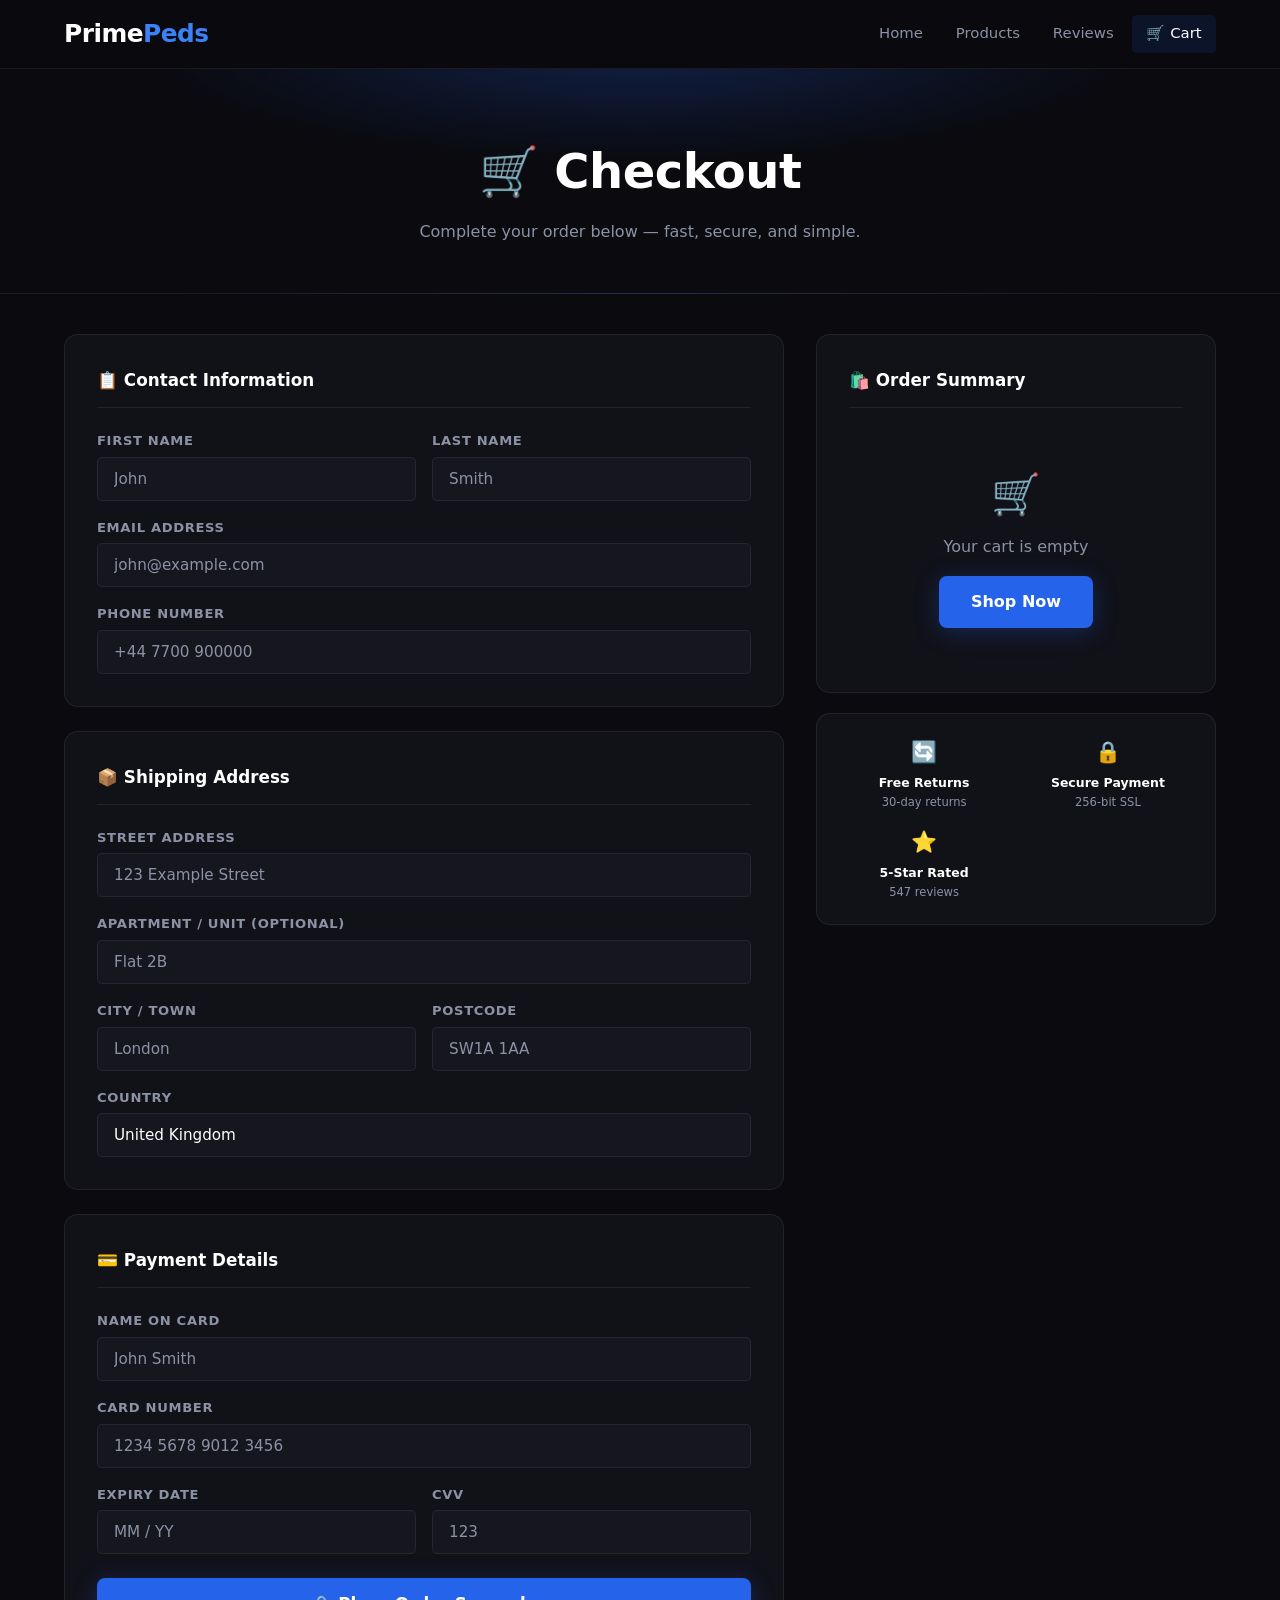
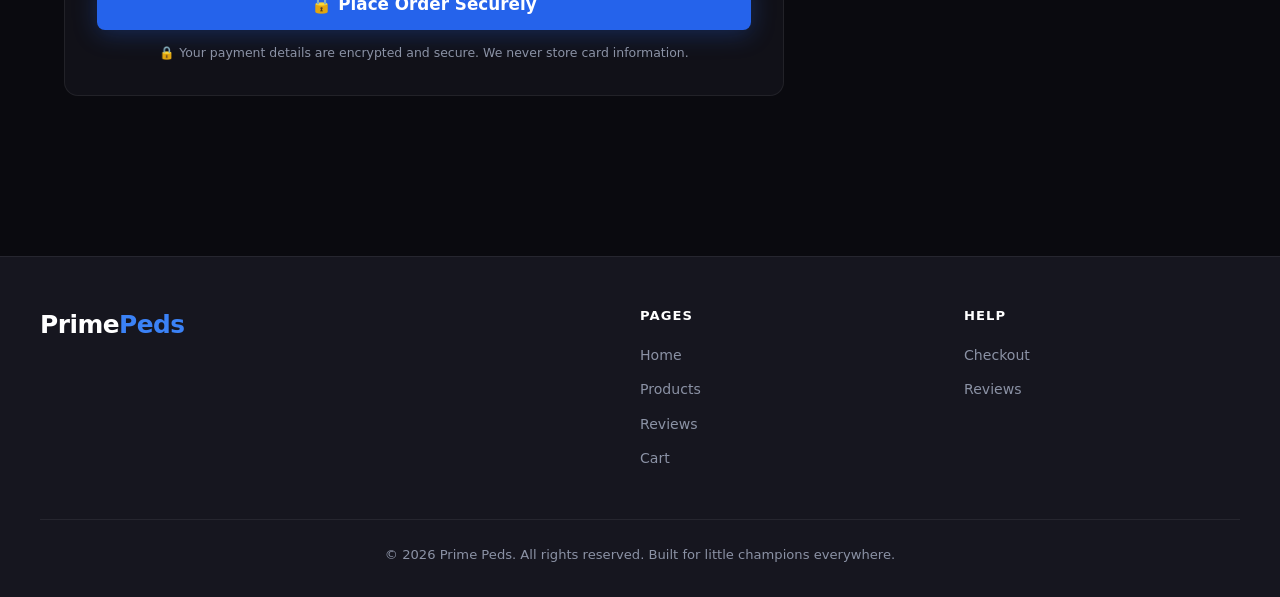
==== checkout.html @ 5101f188 "Remove kids shoes tagline from cart page footer" ====
<!DOCTYPE html>
<html lang="en">
<head>
  <meta charset="UTF-8" />
  <meta name="viewport" content="width=device-width, initial-scale=1.0" />
  <title>Checkout — Prime Peds</title>
  <meta name="description" content="Complete your order at Prime Peds." />
  <link rel="stylesheet" href="styles.css" />
</head>
<body>

  <!-- ── Navigation ── -->
  <header>
    <nav>
      <a href="index.html" class="logo">Prime<em>Peds</em></a>
      <ul class="nav-links">
        <li><a href="index.html">Home</a></li>
        <li><a href="products.html">Products</a></li>
        <li><a href="reviews.html">Reviews</a></li>
        <li><a href="checkout.html" class="basket-nav-link active">
          🛒 Cart <span class="basket-badge" id="basket-badge" style="display:none">0</span>
        </a></li>
      </ul>
      <button class="hamburger" aria-label="Open menu">
        <span></span><span></span><span></span>
      </button>
    </nav>
  </header>

  <!-- ── Order Success (hidden until form submitted) ── -->
  <div id="order-success" style="display:none;padding:2rem 1.5rem">
    <div class="order-confirm">
      <div class="order-confirm-icon">🎉</div>
      <h2>Order Placed!</h2>
      <p>Thank you for shopping with Prime Peds. You'll receive a confirmation email shortly with your order details and tracking information.</p>
      <a href="products.html" class="btn btn-primary">Continue Shopping →</a>
    </div>
  </div>

  <!-- ── Checkout Page ── -->
  <div id="checkout-page">
    <section class="page-hero">
      <h1>🛒 Checkout</h1>
      <p>Complete your order below — fast, secure, and simple.</p>
    </section>

    <section class="section" style="padding-top:2.5rem">
      <div class="checkout-layout">

        <!-- Left: Checkout Form -->
        <div>
          <form id="checkout-form">

            <!-- Contact -->
            <div class="checkout-form-wrap" style="margin-bottom:1.5rem">
              <div class="checkout-section-title">📋 Contact Information</div>
              <div class="form-grid">
                <div class="form-group">
                  <label for="first-name">First Name</label>
                  <input type="text" id="first-name" placeholder="John" required />
                </div>
                <div class="form-group">
                  <label for="last-name">Last Name</label>
                  <input type="text" id="last-name" placeholder="Smith" required />
                </div>
                <div class="form-group span-2">
                  <label for="email">Email Address</label>
                  <input type="email" id="email" placeholder="john@example.com" required />
                </div>
                <div class="form-group span-2">
                  <label for="phone">Phone Number</label>
                  <input type="tel" id="phone" placeholder="+44 7700 900000" />
                </div>
              </div>
            </div>

            <!-- Shipping -->
            <div class="checkout-form-wrap" style="margin-bottom:1.5rem">
              <div class="checkout-section-title">📦 Shipping Address</div>
              <div class="form-grid">
                <div class="form-group span-2">
                  <label for="address">Street Address</label>
                  <input type="text" id="address" placeholder="123 Example Street" required />
                </div>
                <div class="form-group span-2">
                  <label for="address2">Apartment / Unit (Optional)</label>
                  <input type="text" id="address2" placeholder="Flat 2B" />
                </div>
                <div class="form-group">
                  <label for="city">City / Town</label>
                  <input type="text" id="city" placeholder="London" required />
                </div>
                <div class="form-group">
                  <label for="postcode">Postcode</label>
                  <input type="text" id="postcode" placeholder="SW1A 1AA" required />
                </div>
                <div class="form-group span-2">
                  <label for="country">Country</label>
                  <select id="country">
                    <option value="gb" selected>United Kingdom</option>
                    <option value="ie">Ireland</option>
                    <option value="us">United States</option>
                    <option value="ca">Canada</option>
                    <option value="au">Australia</option>
                  </select>
                </div>
              </div>
            </div>

            <!-- Payment -->
            <div class="checkout-form-wrap">
              <div class="checkout-section-title">💳 Payment Details</div>
              <div class="form-grid">
                <div class="form-group span-2">
                  <label for="card-name">Name on Card</label>
                  <input type="text" id="card-name" placeholder="John Smith" required />
                </div>
                <div class="form-group span-2">
                  <label for="card-number">Card Number</label>
                  <input type="text" id="card-number" placeholder="1234 5678 9012 3456"
                    maxlength="19"
                    oninput="this.value=this.value.replace(/[^0-9]/g,'').replace(/(.{4})/g,'$1 ').trim()"
                    required />
                </div>
                <div class="form-group">
                  <label for="expiry">Expiry Date</label>
                  <input type="text" id="expiry" placeholder="MM / YY" maxlength="7"
                    oninput="formatExpiry(this)" required />
                </div>
                <div class="form-group">
                  <label for="cvv">CVV</label>
                  <input type="text" id="cvv" placeholder="123" maxlength="4"
                    oninput="this.value=this.value.replace(/\D/g,'')" required />
                </div>
              </div>
              <div style="margin-top:1.5rem">
                <button type="submit" class="btn btn-primary" style="width:100%;justify-content:center;font-size:1.05rem;padding:1rem">
                  🔒 Place Order Securely
                </button>
              </div>
              <p style="font-size:0.78rem;color:var(--muted);text-align:center;margin-top:0.8rem">
                🔒 Your payment details are encrypted and secure. We never store card information.
              </p>
            </div>

          </form>
        </div>

        <!-- Right: Cart Summary -->
        <div>
          <div class="cart-summary-wrap">
            <div class="checkout-section-title">🛍️ Order Summary</div>
            <div id="cart-items-wrap"></div>
            <div id="cart-totals"></div>
          </div>

          <!-- Trust badges -->
          <div style="background:var(--bg-card);border:1px solid var(--border);border-radius:var(--radius);padding:1.4rem;margin-top:1.2rem">
            <div style="display:grid;grid-template-columns:1fr 1fr;gap:0.9rem;text-align:center">
              <div>
                <div style="font-size:1.3rem;margin-bottom:0.25rem">🔄</div>
                <div style="font-size:0.78rem;color:var(--white);font-weight:600">Free Returns</div>
                <div style="font-size:0.72rem;color:var(--muted)">30-day returns</div>
              </div>
              <div>
                <div style="font-size:1.3rem;margin-bottom:0.25rem">🔒</div>
                <div style="font-size:0.78rem;color:var(--white);font-weight:600">Secure Payment</div>
                <div style="font-size:0.72rem;color:var(--muted)">256-bit SSL</div>
              </div>
              <div>
                <div style="font-size:1.3rem;margin-bottom:0.25rem">⭐</div>
                <div style="font-size:0.78rem;color:var(--white);font-weight:600">5-Star Rated</div>
                <div style="font-size:0.72rem;color:var(--muted)">547 reviews</div>
              </div>
            </div>
          </div>
        </div>

      </div>
    </section>
  </div>

  <!-- ── Footer ── -->
  <footer>
    <div class="footer-inner">
      <div class="footer-grid">
        <div class="footer-brand">
          <a href="index.html" class="logo">Prime<em>Peds</em></a>
        </div>
        <div class="footer-col">
          <h4>Pages</h4>
          <ul>
            <li><a href="index.html">Home</a></li>
            <li><a href="products.html">Products</a></li>
            <li><a href="reviews.html">Reviews</a></li>
            <li><a href="checkout.html">Cart</a></li>
          </ul>
        </div>
        <div class="footer-col">
          <h4>Help</h4>
          <ul>
            <li><a href="checkout.html">Checkout</a></li>
            <li><a href="reviews.html">Reviews</a></li>
          </ul>
        </div>
      </div>
      <div class="footer-bottom">
        <p>&copy; 2026 Prime Peds. All rights reserved. Built for little champions everywhere.</p>
      </div>
    </div>
  </footer>

  <script src="script.js"></script>
  <script>
    function formatExpiry(input) {
      var v = input.value.replace(/\D/g, '').slice(0, 4);
      if (v.length >= 3) v = v.slice(0, 2) + ' / ' + v.slice(2);
      input.value = v;
    }
  </script>
</body>
</html>
---- styles.css ----
/* ── Prime Peds — Global Styles ── */

:root {
  --bg:          #0a0a0f;
  --bg-card:     #111118;
  --bg-elevated: #16161f;
  --blue:        #2563eb;
  --blue-light:  #3b82f6;
  --blue-glow:   rgba(37,99,235,0.35);
  --blue-dim:    rgba(37,99,235,0.12);
  --white:       #ffffff;
  --text:        #e2e8f0;
  --muted:       #8b92a5;
  --border:      rgba(255,255,255,0.07);
  --radius:      14px;
  --radius-sm:   8px;
  --radius-xs:   5px;
  --shadow:      0 4px 24px rgba(0,0,0,0.55);
  --shadow-blue: 0 4px 24px rgba(37,99,235,0.30);
  --font:        'Segoe UI', system-ui, -apple-system, sans-serif;
  --transition:  0.22s ease;
}

*, *::before, *::after { box-sizing: border-box; margin: 0; padding: 0; }

html { scroll-behavior: smooth; }

body {
  font-family: var(--font);
  background: var(--bg);
  color: var(--text);
  min-height: 100vh;
  line-height: 1.6;
  -webkit-font-smoothing: antialiased;
}

a { text-decoration: none; color: inherit; }
img { max-width: 100%; display: block; }
button { cursor: pointer; font-family: var(--font); }

/* ── Scrollbar ── */
::-webkit-scrollbar { width: 6px; }
::-webkit-scrollbar-track { background: var(--bg); }
::-webkit-scrollbar-thumb { background: var(--blue); border-radius: 3px; }

/* ══════════════════════════════════════════
   NAVIGATION
══════════════════════════════════════════ */
header {
  position: sticky;
  top: 0;
  z-index: 200;
  background: rgba(10,10,15,0.85);
  backdrop-filter: blur(16px);
  -webkit-backdrop-filter: blur(16px);
  border-bottom: 1px solid var(--border);
}

nav {
  max-width: 1200px;
  margin: 0 auto;
  padding: 0 1.5rem;
  height: 68px;
  display: flex;
  align-items: center;
  gap: 2rem;
}

.logo {
  font-size: 1.55rem;
  font-weight: 800;
  letter-spacing: -0.5px;
  color: var(--white);
  white-space: nowrap;
}
.logo em {
  font-style: normal;
  color: var(--blue-light);
}

.nav-links {
  list-style: none;
  display: flex;
  align-items: center;
  gap: 0.25rem;
  margin-left: auto;
}

.nav-links a {
  display: inline-block;
  padding: 0.45rem 0.9rem;
  font-size: 0.93rem;
  font-weight: 500;
  color: var(--muted);
  border-radius: var(--radius-xs);
  transition: color var(--transition), background var(--transition);
}
.nav-links a:hover,
.nav-links a.active {
  color: var(--white);
  background: var(--blue-dim);
}

.basket-nav-link {
  display: inline-flex !important;
  align-items: center;
  gap: 0.35rem;
}

.basket-badge {
  background: var(--blue);
  color: #fff;
  font-size: 0.72rem;
  font-weight: 700;
  padding: 1px 6px;
  border-radius: 20px;
  min-width: 20px;
  text-align: center;
}

/* Hamburger */
.hamburger {
  display: none;
  flex-direction: column;
  justify-content: center;
  gap: 5px;
  width: 38px;
  height: 38px;
  background: none;
  border: none;
  margin-left: auto;
  padding: 6px;
}
.hamburger span {
  display: block;
  height: 2px;
  background: var(--text);
  border-radius: 2px;
  transition: var(--transition);
}
.hamburger.open span:nth-child(1) { transform: translateY(7px) rotate(45deg); }
.hamburger.open span:nth-child(2) { opacity: 0; }
.hamburger.open span:nth-child(3) { transform: translateY(-7px) rotate(-45deg); }

/* ══════════════════════════════════════════
   HERO
══════════════════════════════════════════ */
.hero {
  position: relative;
  min-height: 88vh;
  display: flex;
  align-items: center;
  justify-content: center;
  text-align: center;
  overflow: hidden;
  padding: 5rem 1.5rem 4rem;
}

.hero-bg {
  position: absolute;
  inset: 0;
  background:
    radial-gradient(ellipse 70% 55% at 50% 30%, rgba(37,99,235,0.22) 0%, transparent 70%),
    radial-gradient(ellipse 40% 30% at 80% 70%, rgba(59,130,246,0.12) 0%, transparent 60%),
    radial-gradient(ellipse 50% 40% at 20% 80%, rgba(37,99,235,0.10) 0%, transparent 60%);
  z-index: 0;
}

/* Animated grid lines */
.hero-bg::before {
  content: '';
  position: absolute;
  inset: 0;
  background-image:
    linear-gradient(rgba(37,99,235,0.06) 1px, transparent 1px),
    linear-gradient(90deg, rgba(37,99,235,0.06) 1px, transparent 1px);
  background-size: 60px 60px;
}

.hero-content {
  position: relative;
  z-index: 1;
  max-width: 740px;
}

.hero-badge {
  display: inline-block;
  background: var(--blue-dim);
  border: 1px solid rgba(37,99,235,0.40);
  color: var(--blue-light);
  font-size: 0.82rem;
  font-weight: 700;
  letter-spacing: 0.08em;
  text-transform: uppercase;
  padding: 0.38rem 1rem;
  border-radius: 50px;
  margin-bottom: 1.5rem;
  animation: fadeUp 0.6s ease both;
}

.hero-title {
  font-size: clamp(2.6rem, 6vw, 4.2rem);
  font-weight: 900;
  line-height: 1.08;
  letter-spacing: -1.5px;
  color: var(--white);
  margin-bottom: 1.25rem;
  animation: fadeUp 0.6s 0.1s ease both;
}
.hero-title .accent { color: var(--blue-light); }

.hero-tagline {
  font-size: clamp(1rem, 2.2vw, 1.2rem);
  color: var(--muted);
  max-width: 520px;
  margin: 0 auto 2.5rem;
  animation: fadeUp 0.6s 0.2s ease both;
}

.hero-btns {
  display: flex;
  gap: 1rem;
  justify-content: center;
  flex-wrap: wrap;
  animation: fadeUp 0.6s 0.3s ease both;
}

/* ── Buttons ── */
.btn {
  display: inline-flex;
  align-items: center;
  gap: 0.5rem;
  padding: 0.85rem 2rem;
  border-radius: var(--radius-sm);
  font-size: 1rem;
  font-weight: 700;
  border: none;
  transition: transform var(--transition), box-shadow var(--transition), opacity var(--transition);
}
.btn:hover { transform: translateY(-2px); }
.btn:active { transform: translateY(0); }

.btn-primary {
  background: var(--blue);
  color: #fff;
  box-shadow: var(--shadow-blue);
}
.btn-primary:hover { box-shadow: 0 6px 32px rgba(37,99,235,0.50); }

.btn-outline {
  background: transparent;
  color: var(--white);
  border: 2px solid rgba(255,255,255,0.18);
}
.btn-outline:hover { border-color: var(--blue-light); color: var(--blue-light); }

/* ── Floating hero shoe image ── */
.hero-shoe-wrap {
  margin-top: 3.5rem;
  position: relative;
  animation: floatAnim 3.5s ease-in-out infinite;
}
.hero-shoe-wrap img {
  width: 320px;
  max-width: 90vw;
  margin: 0 auto;
  filter: drop-shadow(0 20px 50px rgba(37,99,235,0.50));
  border-radius: var(--radius);
}

@keyframes floatAnim {
  0%,100% { transform: translateY(0); }
  50%      { transform: translateY(-14px); }
}

/* ══════════════════════════════════════════
   SECTION LAYOUT
══════════════════════════════════════════ */
.section {
  padding: 5rem 1.5rem;
  max-width: 1200px;
  margin: 0 auto;
}

.section-header {
  text-align: center;
  margin-bottom: 3rem;
}
.section-label {
  display: inline-block;
  color: var(--blue-light);
  font-size: 0.8rem;
  font-weight: 700;
  letter-spacing: 0.1em;
  text-transform: uppercase;
  margin-bottom: 0.6rem;
}
.section-title {
  font-size: clamp(1.7rem, 4vw, 2.5rem);
  font-weight: 800;
  color: var(--white);
  letter-spacing: -0.5px;
}

/* ══════════════════════════════════════════
   FEATURES STRIP
══════════════════════════════════════════ */
.features-strip {
  background: var(--bg-elevated);
  border-top: 1px solid var(--border);
  border-bottom: 1px solid var(--border);
  padding: 2.5rem 1.5rem;
}
.features-strip-inner {
  max-width: 1200px;
  margin: 0 auto;
  display: grid;
  grid-template-columns: repeat(auto-fit, minmax(180px, 1fr));
  gap: 1.5rem;
  text-align: center;
}
.feat-item { padding: 0.5rem; }
.feat-icon { font-size: 1.8rem; margin-bottom: 0.5rem; }
.feat-title { font-size: 0.92rem; font-weight: 700; color: var(--white); margin-bottom: 0.2rem; }
.feat-desc  { font-size: 0.8rem; color: var(--muted); }

/* ══════════════════════════════════════════
   PRODUCT CARDS
══════════════════════════════════════════ */
.products-grid {
  display: grid;
  grid-template-columns: repeat(auto-fill, minmax(240px, 1fr));
  gap: 1.5rem;
}

.product-card {
  background: var(--bg-card);
  border: 1px solid var(--border);
  border-radius: var(--radius);
  overflow: hidden;
  transition: transform var(--transition), border-color var(--transition), box-shadow var(--transition);
}
.product-card:hover {
  transform: translateY(-5px);
  border-color: rgba(37,99,235,0.45);
  box-shadow: 0 8px 30px rgba(37,99,235,0.20);
}

.product-img-wrap {
  position: relative;
  width: 100%;
  aspect-ratio: 1 / 1;
  overflow: hidden;
  background: linear-gradient(135deg, #111122 0%, #0d1a3a 100%);
}
.product-img-wrap img {
  width: 100%;
  height: 100%;
  object-fit: cover;
  transition: transform 0.5s ease;
}
.product-card:hover .product-img-wrap img { transform: scale(1.07); }

.product-badge {
  position: absolute;
  top: 10px;
  left: 10px;
  background: var(--blue);
  color: #fff;
  font-size: 0.7rem;
  font-weight: 700;
  padding: 3px 9px;
  border-radius: 20px;
  text-transform: uppercase;
  letter-spacing: 0.05em;
}

.product-info {
  padding: 1.1rem 1.25rem 1.35rem;
}
.product-name {
  font-size: 0.97rem;
  font-weight: 700;
  color: var(--white);
  margin-bottom: 0.3rem;
  line-height: 1.3;
}
.product-sub {
  font-size: 0.8rem;
  color: var(--muted);
  margin-bottom: 0.8rem;
}
.product-price-row {
  display: flex;
  align-items: center;
  justify-content: space-between;
  gap: 0.5rem;
}
.product-price {
  font-size: 1.2rem;
  font-weight: 800;
  color: var(--blue-light);
}
.product-add-btn {
  background: var(--blue);
  color: #fff;
  border: none;
  border-radius: var(--radius-xs);
  padding: 0.5rem 0.9rem;
  font-size: 0.82rem;
  font-weight: 700;
  transition: background var(--transition), transform var(--transition);
}
.product-add-btn:hover {
  background: var(--blue-light);
  transform: scale(1.05);
}
.product-add-btn.added {
  background: #16a34a;
}

/* Size selector */
.size-row {
  display: flex;
  gap: 0.4rem;
  flex-wrap: wrap;
  margin-bottom: 0.9rem;
}
.size-btn {
  background: var(--bg-elevated);
  border: 1px solid var(--border);
  color: var(--muted);
  border-radius: var(--radius-xs);
  padding: 0.28rem 0.6rem;
  font-size: 0.76rem;
  font-weight: 600;
  transition: var(--transition);
}
.size-btn:hover,
.size-btn.selected {
  background: var(--blue-dim);
  border-color: var(--blue-light);
  color: var(--blue-light);
}

/* Filter tabs */
.filter-tabs {
  display: flex;
  gap: 0.5rem;
  flex-wrap: wrap;
  margin-bottom: 2rem;
}
.filter-tab {
  background: var(--bg-elevated);
  border: 1px solid var(--border);
  color: var(--muted);
  border-radius: 50px;
  padding: 0.45rem 1.1rem;
  font-size: 0.85rem;
  font-weight: 600;
  cursor: pointer;
  transition: var(--transition);
}
.filter-tab:hover,
.filter-tab.active {
  background: var(--blue-dim);
  border-color: var(--blue-light);
  color: var(--blue-light);
}

/* ══════════════════════════════════════════
   REVIEWS
══════════════════════════════════════════ */
.reviews-grid {
  display: grid;
  grid-template-columns: repeat(auto-fill, minmax(300px, 1fr));
  gap: 1.5rem;
}

.review-card {
  background: var(--bg-card);
  border: 1px solid var(--border);
  border-radius: var(--radius);
  padding: 1.6rem;
  transition: border-color var(--transition), transform var(--transition);
}
.review-card:hover {
  border-color: rgba(37,99,235,0.40);
  transform: translateY(-3px);
}

.review-stars {
  display: flex;
  gap: 3px;
  margin-bottom: 0.9rem;
}
.star { color: #f59e0b; font-size: 1.1rem; }
.star.empty { color: var(--border); }

.review-text {
  font-size: 0.93rem;
  color: var(--text);
  line-height: 1.65;
  margin-bottom: 1.1rem;
  font-style: italic;
}
.review-text::before { content: '"'; }
.review-text::after  { content: '"'; }

.review-author {
  display: flex;
  align-items: center;
  gap: 0.75rem;
}
.review-avatar {
  width: 42px;
  height: 42px;
  border-radius: 50%;
  background: var(--blue-dim);
  border: 2px solid rgba(37,99,235,0.35);
  display: flex;
  align-items: center;
  justify-content: center;
  font-size: 1rem;
  font-weight: 800;
  color: var(--blue-light);
  flex-shrink: 0;
}
.review-name {
  font-size: 0.9rem;
  font-weight: 700;
  color: var(--white);
}
.review-product {
  font-size: 0.78rem;
  color: var(--muted);
}

/* Rating summary */
.rating-summary {
  background: var(--bg-elevated);
  border: 1px solid var(--border);
  border-radius: var(--radius);
  padding: 2rem;
  text-align: center;
  margin-bottom: 3rem;
  display: flex;
  align-items: center;
  justify-content: center;
  gap: 3rem;
  flex-wrap: wrap;
}
.rating-big {
  font-size: 4rem;
  font-weight: 900;
  color: var(--white);
  line-height: 1;
}
.rating-big-stars { display: flex; gap: 4px; justify-content: center; margin: 0.4rem 0; }
.rating-big-count { font-size: 0.85rem; color: var(--muted); }

.rating-bars { flex: 1; min-width: 200px; max-width: 320px; }
.rating-bar-row {
  display: flex;
  align-items: center;
  gap: 0.6rem;
  margin-bottom: 0.45rem;
  font-size: 0.8rem;
}
.rating-bar-label { color: var(--muted); width: 32px; text-align: right; flex-shrink: 0; }
.rating-bar-track {
  flex: 1;
  height: 6px;
  background: var(--bg-card);
  border-radius: 3px;
  overflow: hidden;
}
.rating-bar-fill {
  height: 100%;
  background: var(--blue);
  border-radius: 3px;
}

/* ══════════════════════════════════════════
   CHECKOUT / CART
══════════════════════════════════════════ */
.checkout-layout {
  display: grid;
  grid-template-columns: 1fr 400px;
  gap: 2rem;
  align-items: start;
}

.checkout-form-wrap,
.cart-summary-wrap {
  background: var(--bg-card);
  border: 1px solid var(--border);
  border-radius: var(--radius);
  padding: 2rem;
}

.checkout-section-title {
  font-size: 1.05rem;
  font-weight: 700;
  color: var(--white);
  margin-bottom: 1.4rem;
  padding-bottom: 0.8rem;
  border-bottom: 1px solid var(--border);
}

/* Form fields */
.form-grid {
  display: grid;
  grid-template-columns: 1fr 1fr;
  gap: 1rem;
}
.form-grid.full { grid-template-columns: 1fr; }

.form-group {
  display: flex;
  flex-direction: column;
  gap: 0.35rem;
}
.form-group.span-2 { grid-column: span 2; }

label {
  font-size: 0.82rem;
  font-weight: 600;
  color: var(--muted);
  text-transform: uppercase;
  letter-spacing: 0.05em;
}

input[type="text"],
input[type="email"],
input[type="tel"],
input[type="number"],
select,
textarea {
  width: 100%;
  background: var(--bg-elevated);
  border: 1px solid var(--border);
  border-radius: var(--radius-xs);
  color: var(--white);
  font-family: var(--font);
  font-size: 0.95rem;
  padding: 0.75rem 1rem;
  outline: none;
  transition: border-color var(--transition);
}
input:focus,
select:focus,
textarea:focus {
  border-color: var(--blue-light);
}
input::placeholder,
textarea::placeholder { color: var(--muted); }

select { appearance: none; cursor: pointer; }

/* Cart items */
.cart-item {
  display: flex;
  gap: 0.9rem;
  align-items: center;
  padding: 0.9rem 0;
  border-bottom: 1px solid var(--border);
}
.cart-item:last-child { border-bottom: none; }
.cart-item-img {
  width: 56px;
  height: 56px;
  border-radius: var(--radius-xs);
  object-fit: cover;
  background: var(--bg-elevated);
  flex-shrink: 0;
}
.cart-item-name { font-size: 0.9rem; font-weight: 600; color: var(--white); }
.cart-item-sub  { font-size: 0.78rem; color: var(--muted); margin-top: 2px; }
.cart-item-price { font-size: 0.92rem; font-weight: 700; color: var(--blue-light); margin-left: auto; }
.cart-item-remove {
  background: none;
  border: none;
  color: var(--muted);
  font-size: 1.1rem;
  padding: 0 0.25rem;
  transition: color var(--transition);
}
.cart-item-remove:hover { color: #ef4444; }

.cart-totals { margin-top: 1.2rem; }
.cart-total-row {
  display: flex;
  justify-content: space-between;
  font-size: 0.88rem;
  color: var(--muted);
  padding: 0.3rem 0;
}
.cart-total-row.grand {
  font-size: 1.1rem;
  font-weight: 800;
  color: var(--white);
  border-top: 1px solid var(--border);
  margin-top: 0.5rem;
  padding-top: 0.8rem;
}

.empty-cart {
  text-align: center;
  padding: 2rem 0;
  color: var(--muted);
}
.empty-cart-icon { font-size: 2.5rem; margin-bottom: 0.5rem; }

/* ══════════════════════════════════════════
   PAGE HERO
══════════════════════════════════════════ */
.page-hero {
  background:
    radial-gradient(ellipse 60% 80% at 50% -10%, rgba(37,99,235,0.25) 0%, transparent 65%);
  border-bottom: 1px solid var(--border);
  padding: 4rem 1.5rem 3rem;
  text-align: center;
}
.page-hero h1 {
  font-size: clamp(2rem, 5vw, 3rem);
  font-weight: 900;
  color: var(--white);
  letter-spacing: -0.5px;
  margin-bottom: 0.6rem;
}
.page-hero p {
  font-size: 1rem;
  color: var(--muted);
  max-width: 500px;
  margin: 0 auto;
}

/* ══════════════════════════════════════════
   FOOTER
══════════════════════════════════════════ */
footer {
  background: var(--bg-elevated);
  border-top: 1px solid var(--border);
  padding: 3rem 1.5rem 2rem;
  margin-top: 5rem;
}
.footer-inner { max-width: 1200px; margin: 0 auto; }
.footer-grid {
  display: grid;
  grid-template-columns: 2fr 1fr 1fr;
  gap: 3rem;
  margin-bottom: 2.5rem;
}
.footer-brand p {
  font-size: 0.88rem;
  color: var(--muted);
  margin-top: 0.7rem;
  max-width: 260px;
}
.footer-col h4 {
  font-size: 0.82rem;
  font-weight: 700;
  color: var(--white);
  text-transform: uppercase;
  letter-spacing: 0.08em;
  margin-bottom: 1rem;
}
.footer-col ul { list-style: none; }
.footer-col ul li { margin-bottom: 0.55rem; }
.footer-col ul li a {
  font-size: 0.88rem;
  color: var(--muted);
  transition: color var(--transition);
}
.footer-col ul li a:hover { color: var(--blue-light); }

.footer-bottom {
  border-top: 1px solid var(--border);
  padding-top: 1.5rem;
  text-align: center;
  font-size: 0.82rem;
  color: var(--muted);
}

/* ══════════════════════════════════════════
   TOAST NOTIFICATION
══════════════════════════════════════════ */
.toast-container {
  position: fixed;
  bottom: 2rem;
  right: 2rem;
  z-index: 9999;
  display: flex;
  flex-direction: column;
  gap: 0.6rem;
}
.toast {
  background: var(--bg-elevated);
  border: 1px solid rgba(37,99,235,0.45);
  color: var(--white);
  padding: 0.85rem 1.3rem;
  border-radius: var(--radius-sm);
  font-size: 0.9rem;
  font-weight: 600;
  box-shadow: var(--shadow);
  animation: toastIn 0.3s ease both;
  display: flex;
  align-items: center;
  gap: 0.6rem;
}
.toast.success { border-color: rgba(22,163,74,0.5); }
.toast.error   { border-color: rgba(239,68,68,0.5); }
@keyframes toastIn {
  from { opacity: 0; transform: translateX(30px); }
  to   { opacity: 1; transform: translateX(0); }
}
@keyframes toastOut {
  from { opacity: 1; transform: translateX(0); }
  to   { opacity: 0; transform: translateX(30px); }
}

/* ══════════════════════════════════════════
   ORDER CONFIRMATION
══════════════════════════════════════════ */
.order-confirm {
  background: var(--bg-card);
  border: 1px solid rgba(22,163,74,0.35);
  border-radius: var(--radius);
  padding: 3rem 2rem;
  text-align: center;
  max-width: 520px;
  margin: 3rem auto;
}
.order-confirm-icon { font-size: 3.5rem; margin-bottom: 1rem; }
.order-confirm h2  { font-size: 1.7rem; font-weight: 800; color: var(--white); margin-bottom: 0.5rem; }
.order-confirm p   { color: var(--muted); margin-bottom: 1.5rem; }

/* ══════════════════════════════════════════
   ANIMATIONS
══════════════════════════════════════════ */
@keyframes fadeUp {
  from { opacity: 0; transform: translateY(20px); }
  to   { opacity: 1; transform: translateY(0); }
}

/* ══════════════════════════════════════════
   RESPONSIVE
══════════════════════════════════════════ */
@media (max-width: 900px) {
  .footer-grid { grid-template-columns: 1fr 1fr; }
  .checkout-layout { grid-template-columns: 1fr; }
  .cart-summary-wrap { order: -1; }
}

@media (max-width: 700px) {
  .nav-links { display: none; flex-direction: column; position: absolute; top: 68px; left: 0; right: 0; background: rgba(10,10,15,0.97); border-bottom: 1px solid var(--border); padding: 1rem 1.5rem; gap: 0; }
  .nav-links.open { display: flex; }
  .nav-links a { padding: 0.75rem 0; font-size: 1rem; border-bottom: 1px solid var(--border); border-radius: 0; }
  .nav-links li:last-child a { border-bottom: none; }
  .hamburger { display: flex; }
  header { position: relative; }

  .footer-grid { grid-template-columns: 1fr; gap: 2rem; }
  .form-grid { grid-template-columns: 1fr; }
  .form-group.span-2 { grid-column: span 1; }
  .rating-summary { gap: 1.5rem; }
}
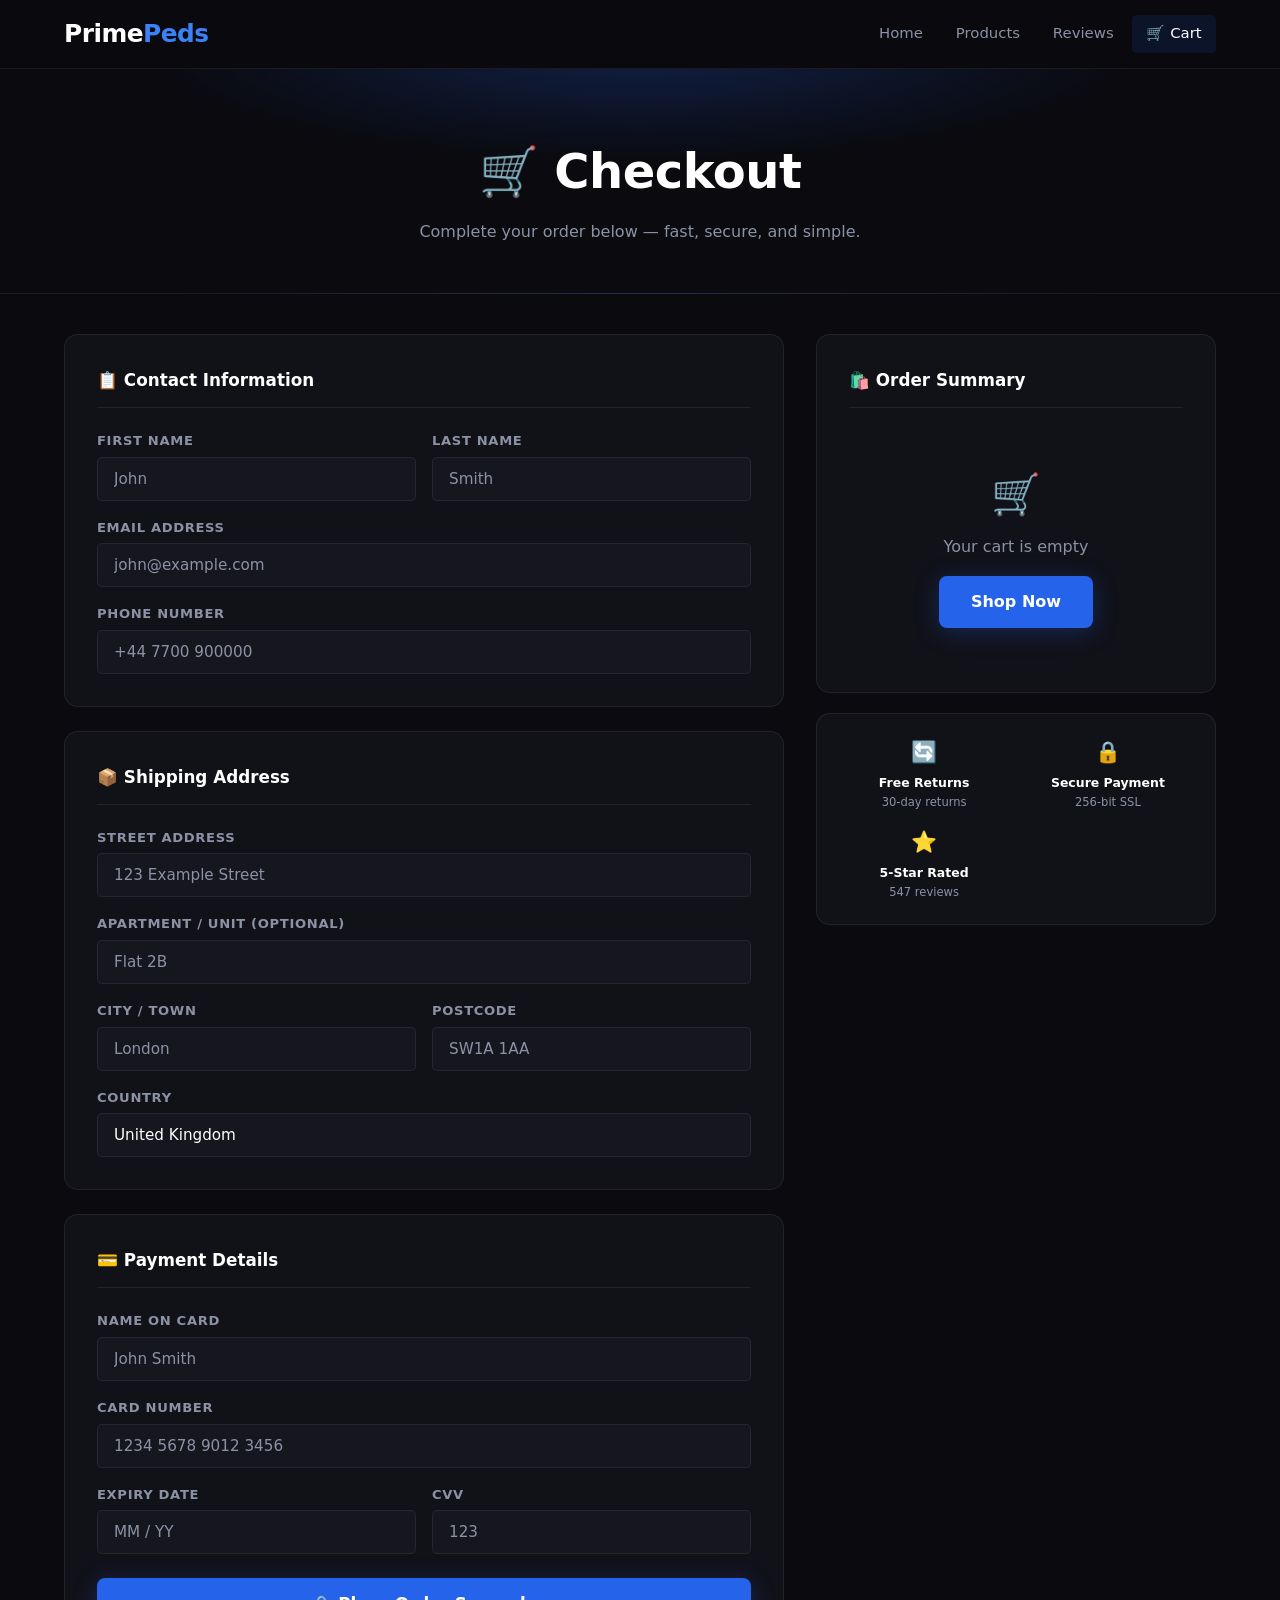
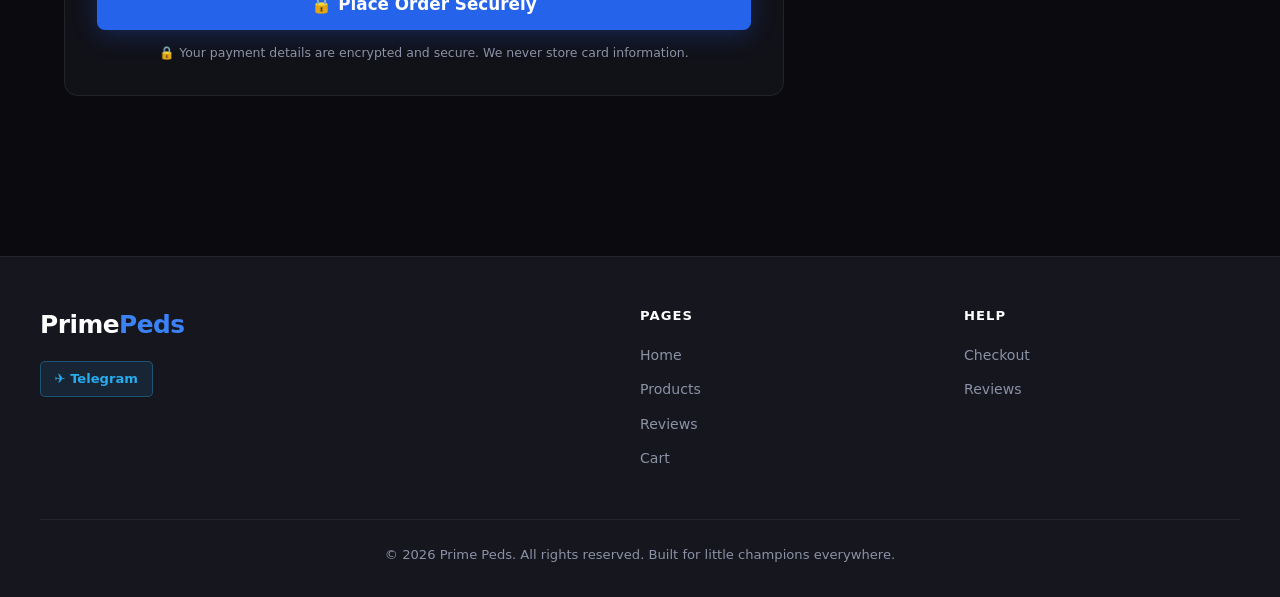
==== commit 1009ba19: "Add Telegram banner on homepage and social button in all footers Co-Authored-By: Claude Sonnet 4.6 <" ====
--- a/checkout.html
+++ b/checkout.html
@@ -186,6 +186,9 @@
       <div class="footer-grid">
         <div class="footer-brand">
           <a href="index.html" class="logo">Prime<em>Peds</em></a>
+          <div class="social-links">
+            <a href="#" class="social-btn" target="_blank" rel="noopener">✈️ Telegram</a>
+          </div>
         </div>
         <div class="footer-col">
           <h4>Pages</h4>
--- a/styles.css
+++ b/styles.css
@@ -784,6 +784,73 @@
 }
 
 /* ══════════════════════════════════════════
+   TELEGRAM BANNER
+══════════════════════════════════════════ */
+.telegram-banner {
+  background: linear-gradient(135deg, rgba(42,171,238,0.14) 0%, rgba(37,99,235,0.08) 100%);
+  border-top: 1px solid rgba(42,171,238,0.28);
+  border-bottom: 1px solid rgba(42,171,238,0.28);
+  padding: 1.1rem 1.5rem;
+}
+.telegram-banner-inner {
+  max-width: 1200px;
+  margin: 0 auto;
+  display: flex;
+  align-items: center;
+  gap: 1.2rem;
+  flex-wrap: wrap;
+}
+.telegram-banner-icon { font-size: 1.9rem; flex-shrink: 0; }
+.telegram-banner-title {
+  font-size: 1rem;
+  font-weight: 700;
+  color: var(--white);
+  margin-bottom: 0.12rem;
+}
+.telegram-banner-sub { font-size: 0.81rem; color: var(--muted); }
+.telegram-btn {
+  margin-left: auto;
+  background: #2AABEE;
+  color: #fff !important;
+  box-shadow: 0 4px 16px rgba(42,171,238,0.30);
+  flex-shrink: 0;
+  padding: 0.7rem 1.5rem;
+  font-size: 0.92rem;
+}
+.telegram-btn:hover {
+  background: #1d9de0;
+  box-shadow: 0 6px 24px rgba(42,171,238,0.45);
+  transform: translateY(-2px);
+}
+
+/* Social button in footer */
+.social-links { display: flex; gap: 0.6rem; margin-top: 1rem; flex-wrap: wrap; }
+.social-btn {
+  display: inline-flex;
+  align-items: center;
+  gap: 0.4rem;
+  padding: 0.42rem 0.85rem;
+  border-radius: var(--radius-xs);
+  font-size: 0.82rem;
+  font-weight: 600;
+  border: 1px solid rgba(42,171,238,0.35);
+  background: rgba(42,171,238,0.10);
+  color: #2AABEE;
+  transition: var(--transition);
+}
+.social-btn:hover {
+  background: rgba(42,171,238,0.22);
+  border-color: #2AABEE;
+  color: #fff;
+  transform: translateY(-1px);
+}
+
+@media (max-width: 700px) {
+  .telegram-banner-inner { gap: 0.8rem; }
+  .telegram-btn { width: 100%; justify-content: center; margin-left: 0; }
+}
+
+/* ══════════════════════════════════════════
    TOAST NOTIFICATION
 ══════════════════════════════════════════ */
 .toast-container {
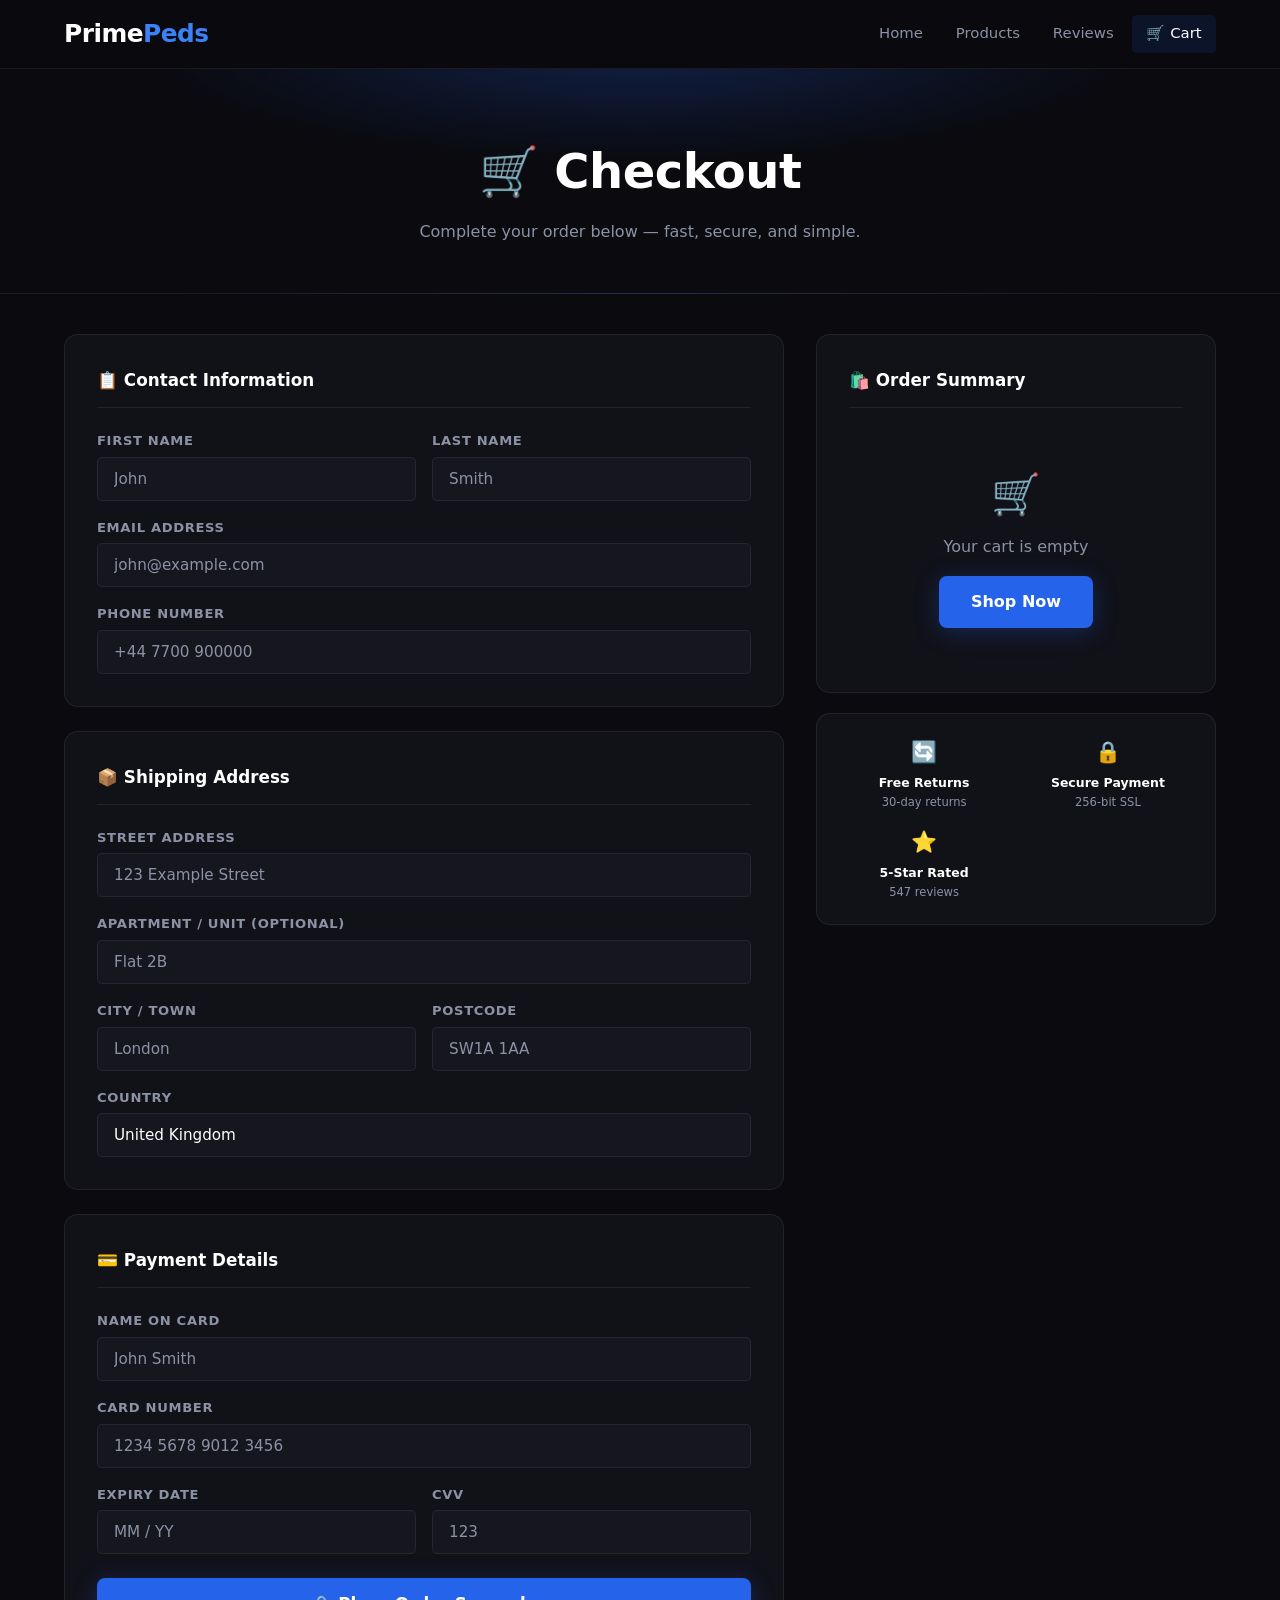
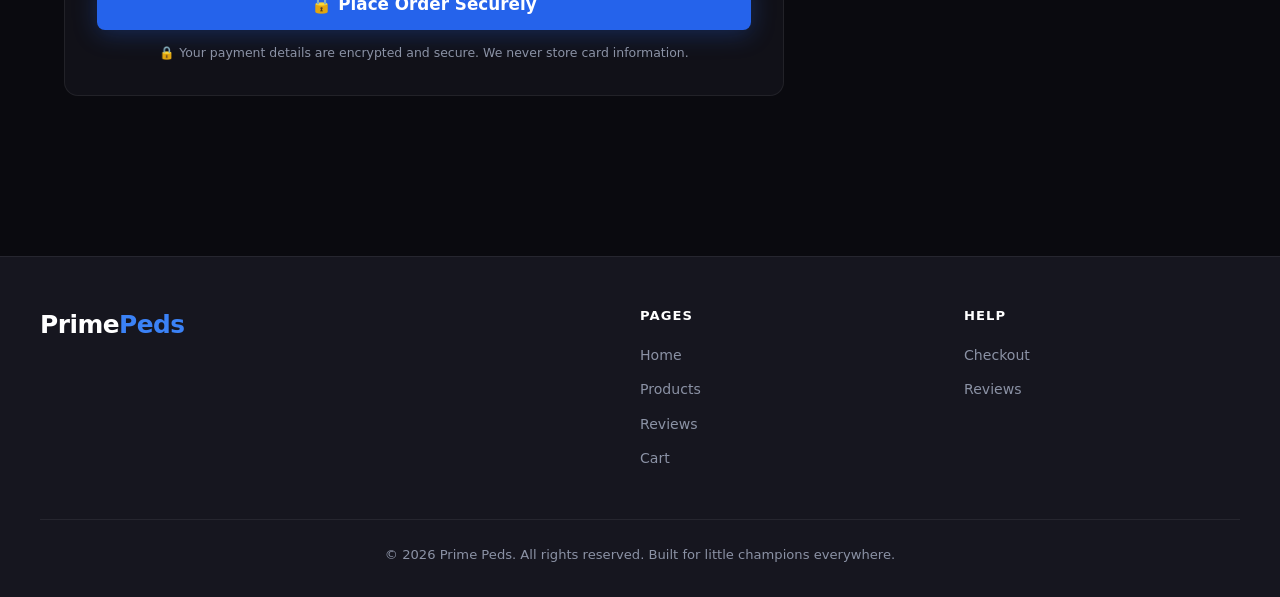
==== commit ed388085: "Remove Telegram banner and buttons (group not yet live) Co-Authored-By: Claude Sonnet 4.6 <noreply@a" ====
--- a/checkout.html
+++ b/checkout.html
@@ -186,9 +186,6 @@
       <div class="footer-grid">
         <div class="footer-brand">
           <a href="index.html" class="logo">Prime<em>Peds</em></a>
-          <div class="social-links">
-            <a href="#" class="social-btn" target="_blank" rel="noopener">✈️ Telegram</a>
-          </div>
         </div>
         <div class="footer-col">
           <h4>Pages</h4>
--- a/styles.css
+++ b/styles.css
@@ -388,7 +388,14 @@
 .product-sub {
   font-size: 0.8rem;
   color: var(--muted);
-  margin-bottom: 0.8rem;
+  margin-bottom: 0.5rem;
+}
+.product-desc {
+  font-size: 0.74rem;
+  color: var(--muted);
+  line-height: 1.55;
+  margin-bottom: 0.85rem;
+  opacity: 0.85;
 }
 .product-price-row {
   display: flex;
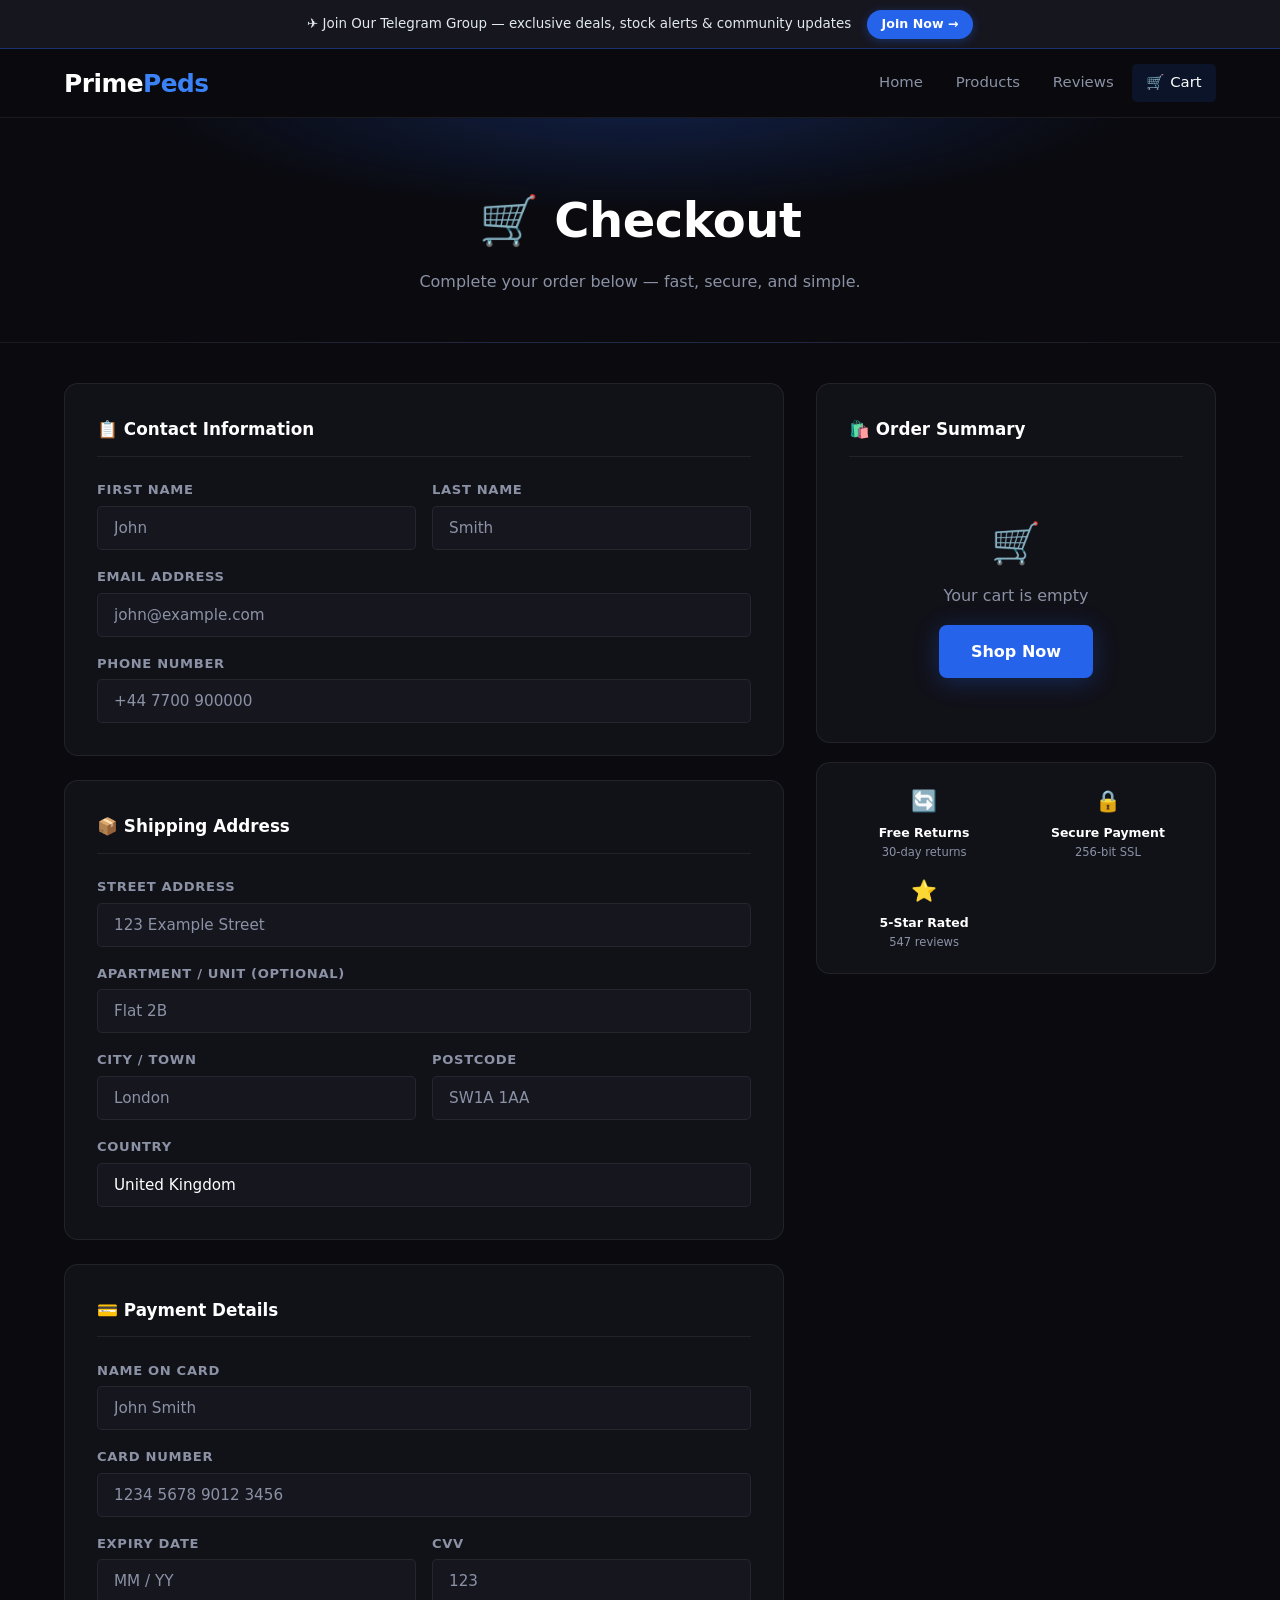
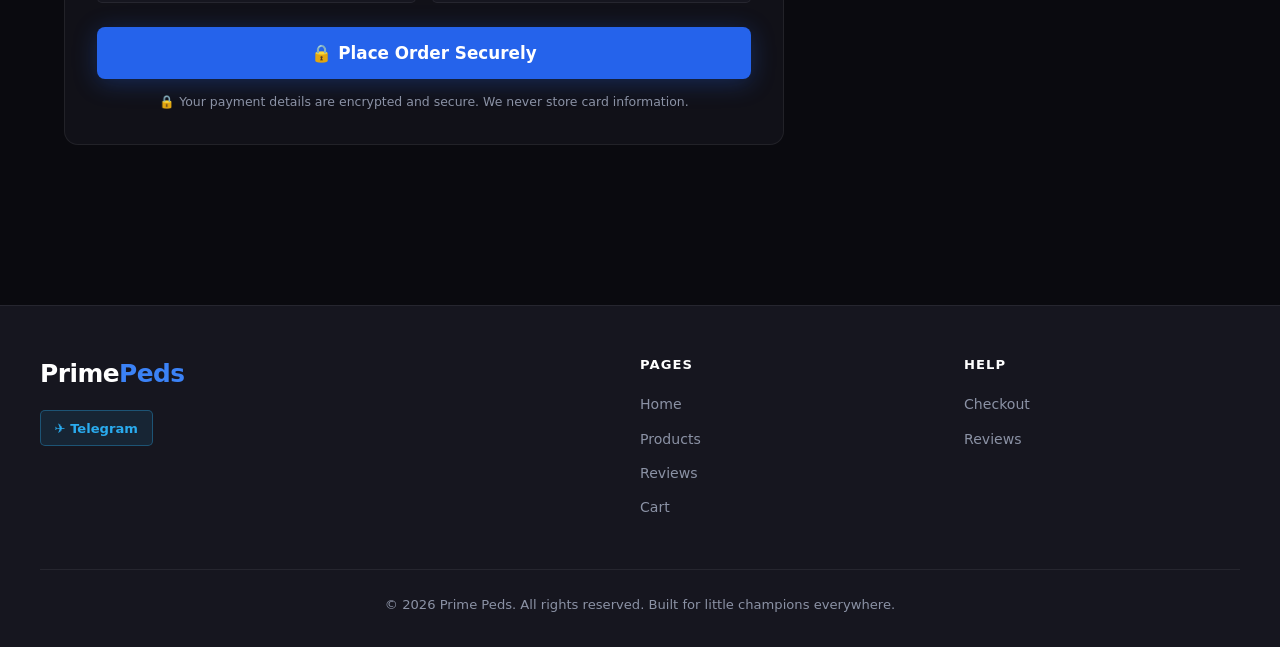
==== commit e0faa423: "Add top Telegram banner and footer social button to all pages Co-Authored-By: Claude Sonnet 4.6 <nor" ====
--- a/checkout.html
+++ b/checkout.html
@@ -8,6 +8,14 @@
   <link rel="stylesheet" href="styles.css" />
 </head>
 <body>
+
+  <!-- ── Top Banner ── -->
+  <div class="top-banner">
+    <div class="top-banner-inner">
+      <span>✈️ Join Our Telegram Group — exclusive deals, stock alerts &amp; community updates</span>
+      <a href="#" class="top-banner-btn" target="_blank" rel="noopener">Join Now →</a>
+    </div>
+  </div>
 
   <!-- ── Navigation ── -->
   <header>
@@ -186,6 +194,9 @@
       <div class="footer-grid">
         <div class="footer-brand">
           <a href="index.html" class="logo">Prime<em>Peds</em></a>
+          <div class="social-links">
+            <a href="#" class="social-btn" target="_blank" rel="noopener">✈️ Telegram</a>
+          </div>
         </div>
         <div class="footer-col">
           <h4>Pages</h4>
--- a/styles.css
+++ b/styles.css
@@ -44,6 +44,68 @@
 ::-webkit-scrollbar-thumb { background: var(--blue); border-radius: 3px; }
 
 /* ══════════════════════════════════════════
+   TOP BANNER
+══════════════════════════════════════════ */
+.top-banner {
+  background: var(--bg-elevated);
+  border-bottom: 1px solid rgba(37,99,235,0.40);
+  padding: 0.6rem 1.5rem;
+}
+.top-banner-inner {
+  max-width: 1200px;
+  margin: 0 auto;
+  display: flex;
+  align-items: center;
+  justify-content: center;
+  gap: 1rem;
+  flex-wrap: wrap;
+  font-size: 0.84rem;
+  font-weight: 500;
+  color: var(--text);
+}
+.top-banner-btn {
+  background: var(--blue);
+  color: #fff;
+  padding: 0.28rem 0.9rem;
+  border-radius: 20px;
+  font-size: 0.79rem;
+  font-weight: 700;
+  white-space: nowrap;
+  box-shadow: 0 2px 10px rgba(37,99,235,0.35);
+  transition: background var(--transition), box-shadow var(--transition);
+}
+.top-banner-btn:hover {
+  background: var(--blue-light);
+  box-shadow: 0 3px 16px rgba(37,99,235,0.55);
+}
+
+/* Social button in footer */
+.social-links { display: flex; gap: 0.6rem; margin-top: 1rem; flex-wrap: wrap; }
+.social-btn {
+  display: inline-flex;
+  align-items: center;
+  gap: 0.4rem;
+  padding: 0.42rem 0.85rem;
+  border-radius: var(--radius-xs);
+  font-size: 0.82rem;
+  font-weight: 600;
+  border: 1px solid rgba(37,99,235,0.45);
+  background: var(--blue-dim);
+  color: var(--blue-light);
+  transition: var(--transition);
+}
+.social-btn:hover {
+  background: rgba(37,99,235,0.22);
+  border-color: var(--blue-light);
+  color: var(--white);
+  transform: translateY(-1px);
+}
+
+@media (max-width: 700px) {
+  .top-banner-inner { flex-direction: column; gap: 0.35rem; text-align: center; }
+}
+
+/* ══════════════════════════════════════════
    NAVIGATION
 ══════════════════════════════════════════ */
 header {
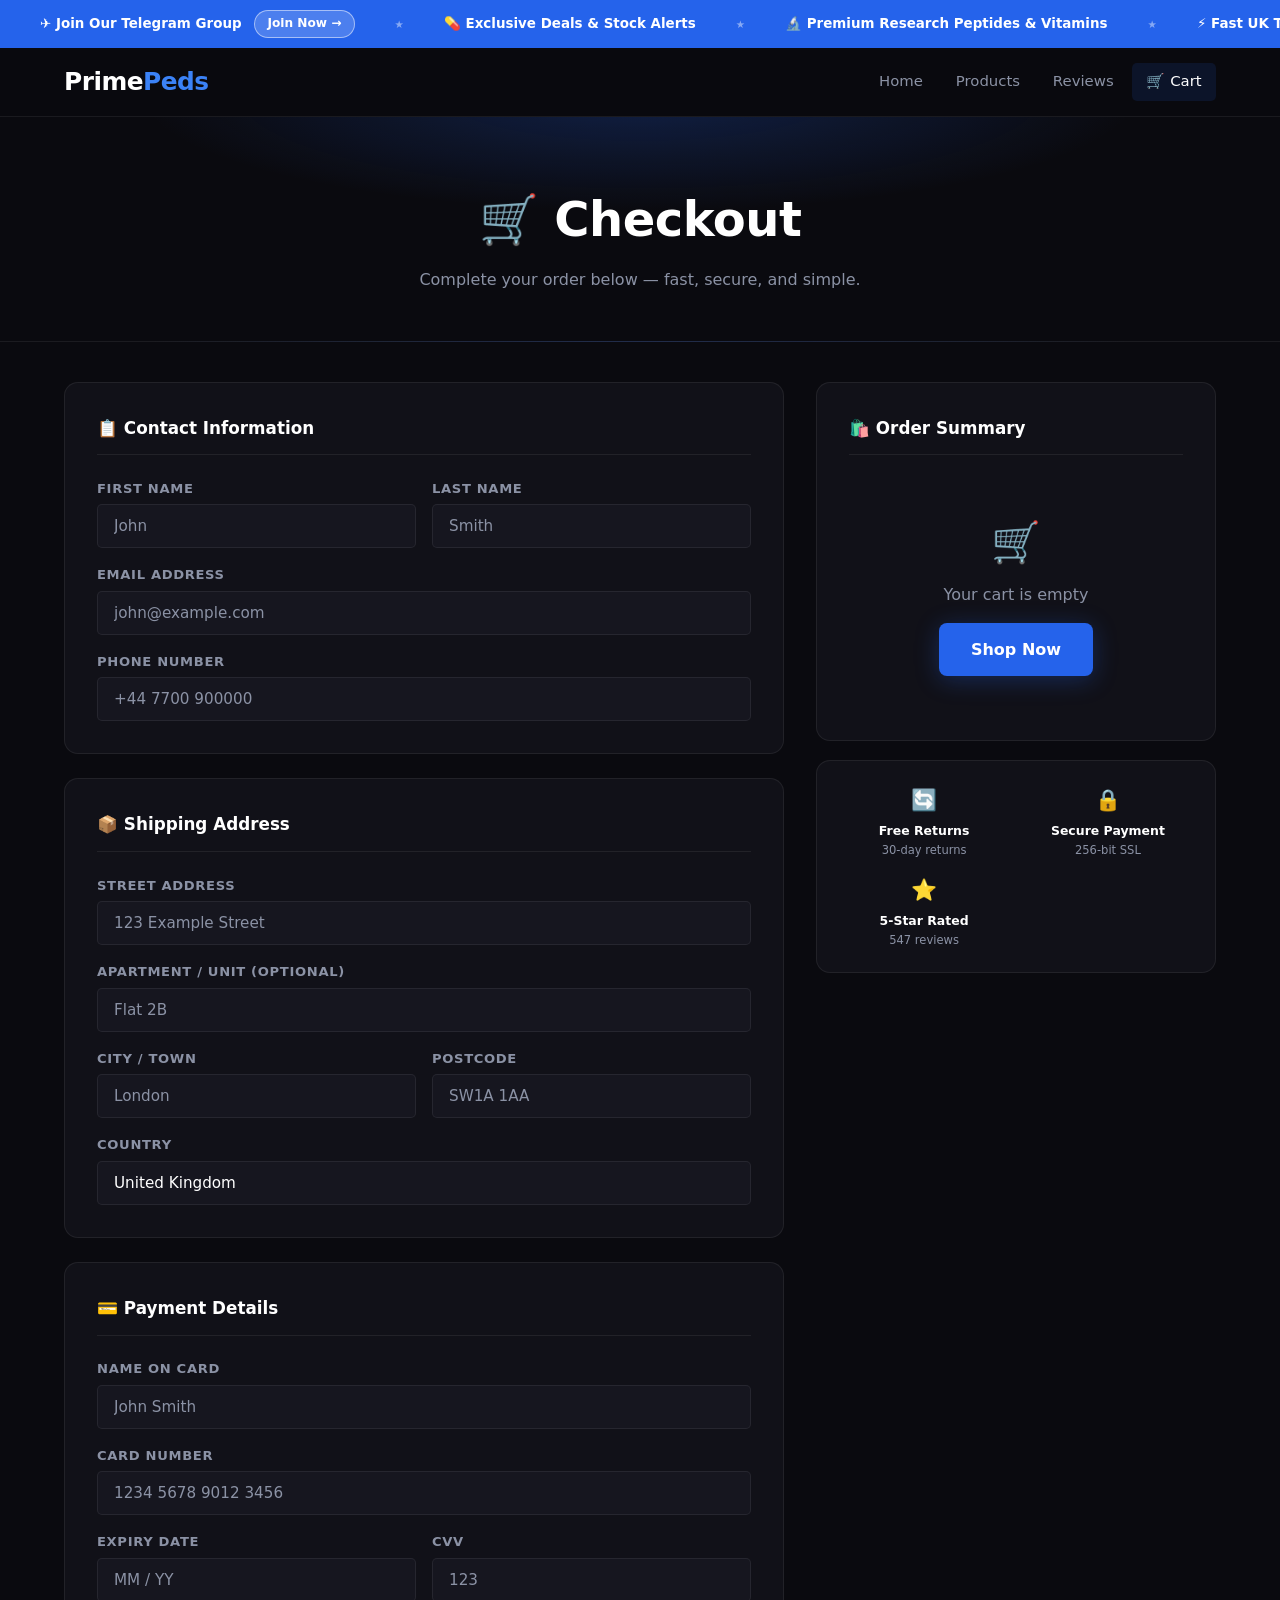
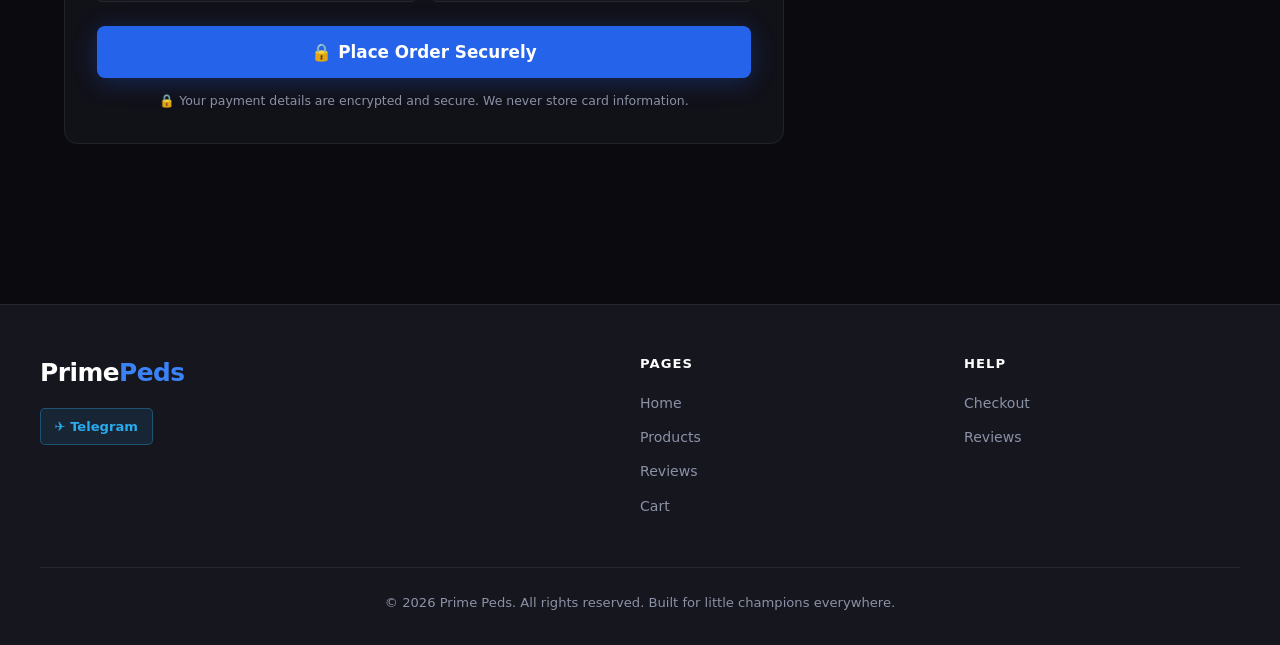
==== commit bdf8c832: "Make top banner a scrolling blue ticker strip Co-Authored-By: Claude Sonnet 4.6 <noreply@anthropic.c" ====
--- a/checkout.html
+++ b/checkout.html
@@ -11,9 +11,24 @@
 
   <!-- ── Top Banner ── -->
   <div class="top-banner">
-    <div class="top-banner-inner">
-      <span>✈️ Join Our Telegram Group — exclusive deals, stock alerts &amp; community updates</span>
-      <a href="#" class="top-banner-btn" target="_blank" rel="noopener">Join Now →</a>
+    <div class="top-banner-track">
+      <span class="top-banner-item">✈️ Join Our Telegram Group <a href="#" class="top-banner-btn" target="_blank" rel="noopener">Join Now →</a></span>
+      <span class="top-banner-sep">★</span>
+      <span class="top-banner-item">💊 Exclusive Deals &amp; Stock Alerts</span>
+      <span class="top-banner-sep">★</span>
+      <span class="top-banner-item">🔬 Premium Research Peptides &amp; Vitamins</span>
+      <span class="top-banner-sep">★</span>
+      <span class="top-banner-item">⚡ Fast UK Tracked Delivery</span>
+      <span class="top-banner-sep">★</span>
+      <!-- duplicate for seamless loop -->
+      <span class="top-banner-item">✈️ Join Our Telegram Group <a href="#" class="top-banner-btn" target="_blank" rel="noopener">Join Now →</a></span>
+      <span class="top-banner-sep">★</span>
+      <span class="top-banner-item">💊 Exclusive Deals &amp; Stock Alerts</span>
+      <span class="top-banner-sep">★</span>
+      <span class="top-banner-item">🔬 Premium Research Peptides &amp; Vitamins</span>
+      <span class="top-banner-sep">★</span>
+      <span class="top-banner-item">⚡ Fast UK Tracked Delivery</span>
+      <span class="top-banner-sep">★</span>
     </div>
   </div>
 
--- a/styles.css
+++ b/styles.css
@@ -44,39 +44,51 @@
 ::-webkit-scrollbar-thumb { background: var(--blue); border-radius: 3px; }
 
 /* ══════════════════════════════════════════
-   TOP BANNER
+   TOP BANNER — SCROLLING TICKER
 ══════════════════════════════════════════ */
 .top-banner {
-  background: var(--bg-elevated);
-  border-bottom: 1px solid rgba(37,99,235,0.40);
-  padding: 0.6rem 1.5rem;
-}
-.top-banner-inner {
-  max-width: 1200px;
-  margin: 0 auto;
-  display: flex;
-  align-items: center;
-  justify-content: center;
-  gap: 1rem;
-  flex-wrap: wrap;
+  background: var(--blue);
+  overflow: hidden;
+  padding: 0.6rem 0;
+  white-space: nowrap;
+}
+.top-banner-track {
+  display: inline-flex;
+  align-items: center;
+  animation: bannerScroll 28s linear infinite;
+}
+.top-banner-track:hover { animation-play-state: paused; }
+.top-banner-item {
+  display: inline-flex;
+  align-items: center;
+  gap: 0.55rem;
+  padding: 0 2.5rem;
   font-size: 0.84rem;
-  font-weight: 500;
-  color: var(--text);
+  font-weight: 600;
+  color: #fff;
+}
+.top-banner-sep {
+  color: rgba(255,255,255,0.45);
+  font-size: 0.65rem;
+  padding: 0;
 }
 .top-banner-btn {
-  background: var(--blue);
+  background: rgba(255,255,255,0.18);
+  border: 1px solid rgba(255,255,255,0.50);
   color: #fff;
-  padding: 0.28rem 0.9rem;
+  padding: 0.22rem 0.75rem;
   border-radius: 20px;
-  font-size: 0.79rem;
+  font-size: 0.76rem;
   font-weight: 700;
   white-space: nowrap;
-  box-shadow: 0 2px 10px rgba(37,99,235,0.35);
-  transition: background var(--transition), box-shadow var(--transition);
-}
-.top-banner-btn:hover {
-  background: var(--blue-light);
-  box-shadow: 0 3px 16px rgba(37,99,235,0.55);
+  transition: background 0.2s;
+  margin-left: 0.25rem;
+}
+.top-banner-btn:hover { background: rgba(255,255,255,0.32); }
+
+@keyframes bannerScroll {
+  0%   { transform: translateX(0); }
+  100% { transform: translateX(-50%); }
 }
 
 /* Social button in footer */
@@ -101,9 +113,6 @@
   transform: translateY(-1px);
 }
 
-@media (max-width: 700px) {
-  .top-banner-inner { flex-direction: column; gap: 0.35rem; text-align: center; }
-}
 
 /* ══════════════════════════════════════════
    NAVIGATION
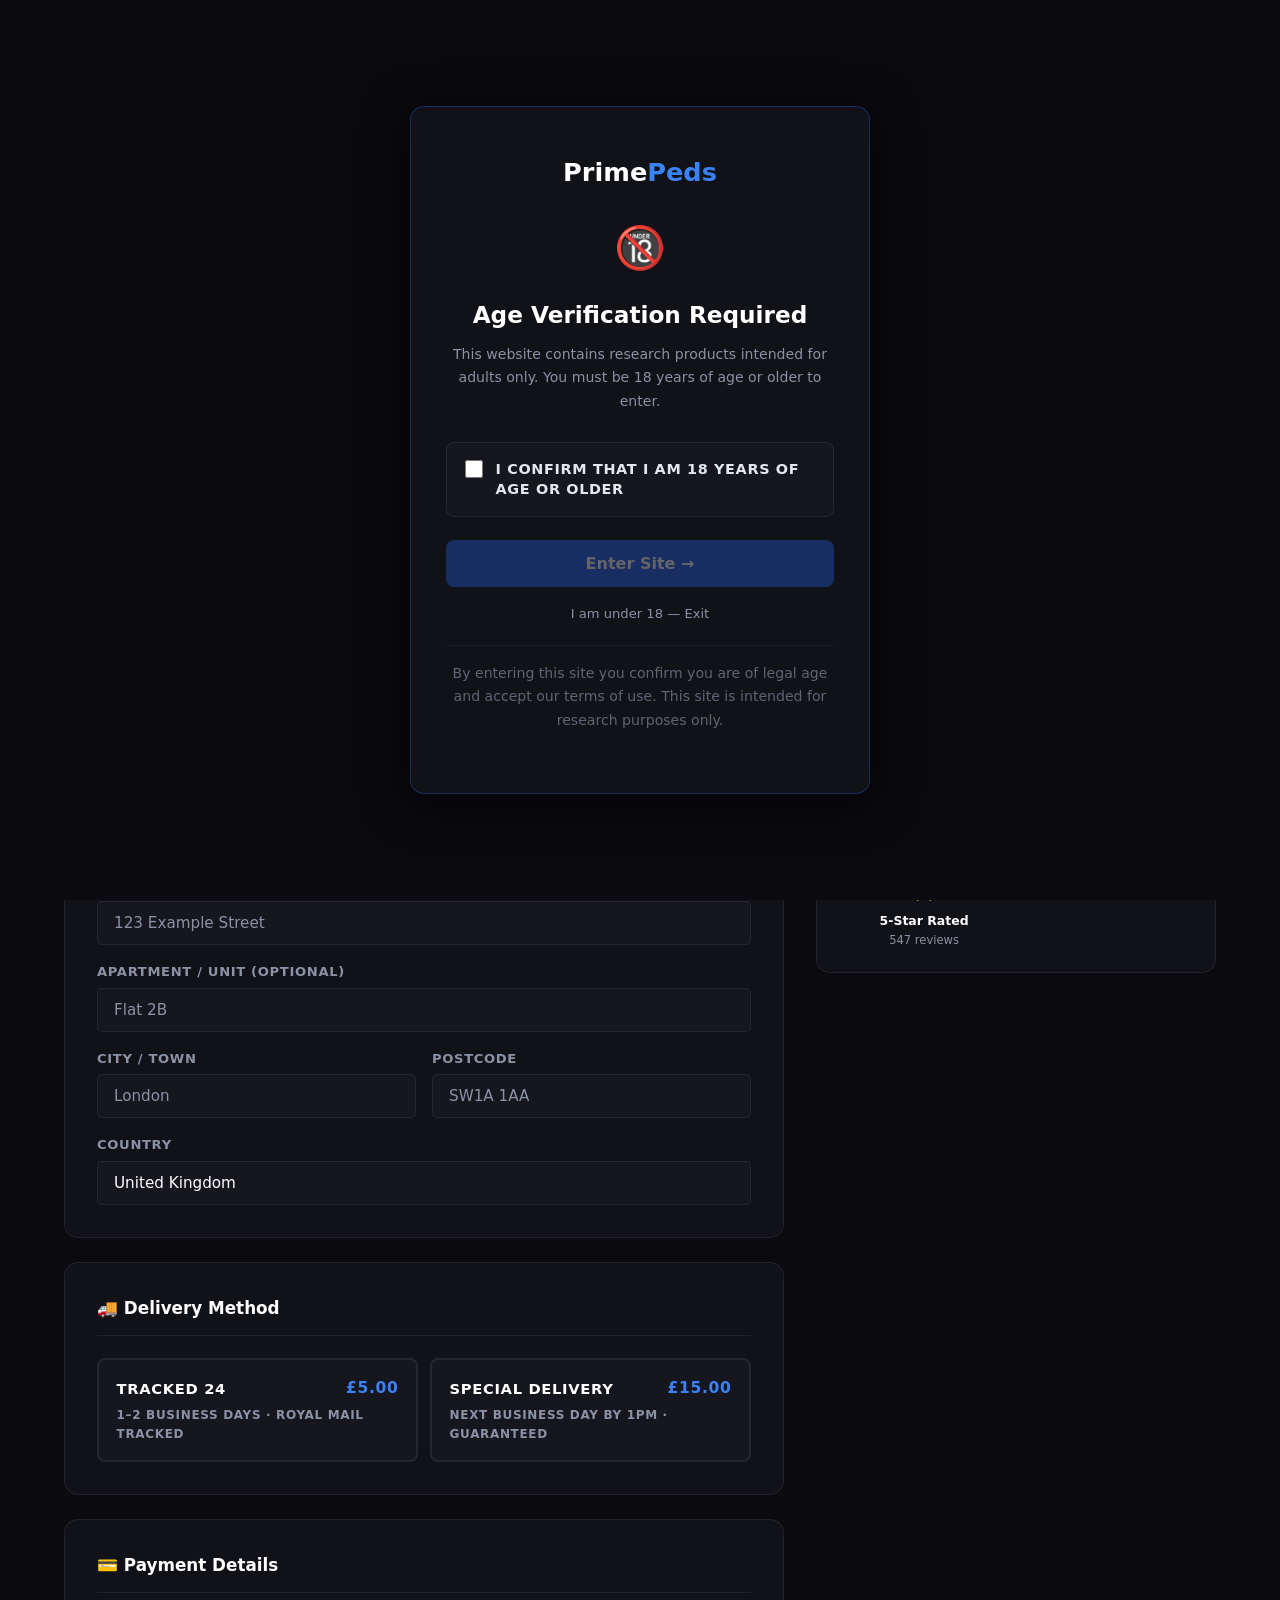
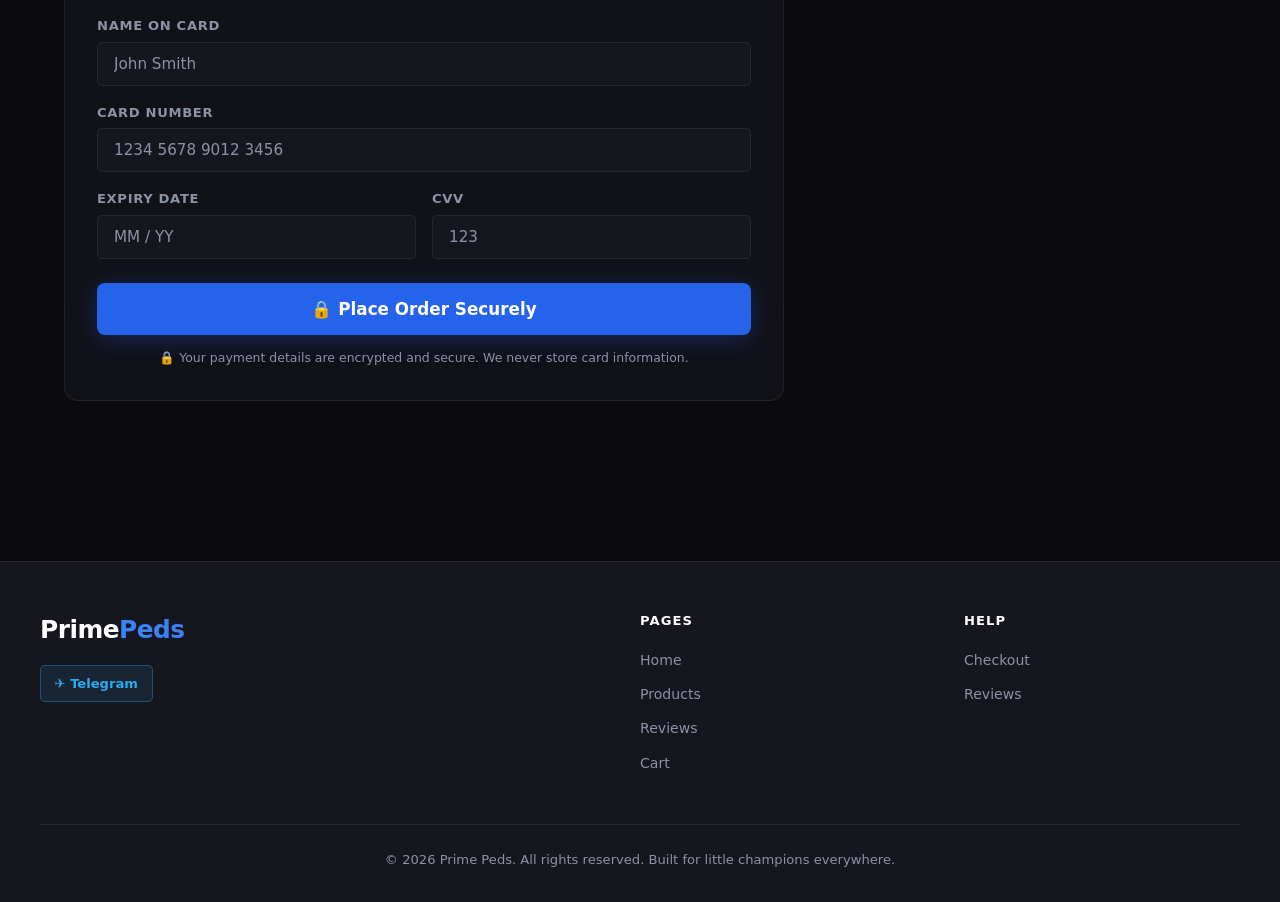
==== commit 788d5558: "Add Tracked 24 (£5) and Special Delivery (£15) options at checkout Co-Authored-By: Claude Sonnet 4.6" ====
--- a/checkout.html
+++ b/checkout.html
@@ -51,12 +51,54 @@
   </header>
 
   <!-- ── Order Success (hidden until form submitted) ── -->
-  <div id="order-success" style="display:none;padding:2rem 1.5rem">
-    <div class="order-confirm">
-      <div class="order-confirm-icon">🎉</div>
-      <h2>Order Placed!</h2>
-      <p>Thank you for shopping with Prime Peds. You'll receive a confirmation email shortly with your order details and tracking information.</p>
-      <a href="products.html" class="btn btn-primary">Continue Shopping →</a>
+  <div id="order-success" style="display:none">
+    <div class="order-confirm-wrap">
+
+      <!-- Header -->
+      <div class="order-confirm-header">
+        <div class="order-confirm-tick">✓</div>
+        <h2>Order Confirmed!</h2>
+        <p>Thank you, <strong id="confirm-name"></strong>! Your order has been placed and is being processed.</p>
+        <div class="order-number-badge">Order #<span id="confirm-order-num"></span></div>
+      </div>
+
+      <!-- Info grid -->
+      <div class="order-info-grid">
+        <div class="order-info-box">
+          <div class="order-info-label">📅 Order Date</div>
+          <div class="order-info-value" id="confirm-date"></div>
+        </div>
+        <div class="order-info-box">
+          <div class="order-info-label">🚚 Est. Delivery</div>
+          <div class="order-info-value" id="confirm-delivery"></div>
+          <div class="order-info-sub">Tracked 24</div>
+        </div>
+        <div class="order-info-box">
+          <div class="order-info-label">💳 Payment</div>
+          <div class="order-info-value">Confirmed ✓</div>
+          <div class="order-info-sub">Card ending <span id="confirm-card"></span></div>
+        </div>
+        <div class="order-info-box">
+          <div class="order-info-label">📧 Receipt sent to</div>
+          <div class="order-info-value order-info-email" id="confirm-email"></div>
+        </div>
+      </div>
+
+      <!-- Items ordered -->
+      <div class="order-confirm-section">
+        <div class="order-confirm-section-title">🛍️ Items Ordered</div>
+        <div id="confirm-items"></div>
+      </div>
+
+      <!-- Order totals -->
+      <div id="confirm-totals" class="order-confirm-totals"></div>
+
+      <!-- Footer CTA -->
+      <div class="order-confirm-footer">
+        <p>We'll send tracking information to your email once your order has been dispatched. Expected delivery within 1–3 business days.</p>
+        <a href="products.html" class="btn btn-primary" style="margin-top:1.2rem">Continue Shopping →</a>
+      </div>
+
     </div>
   </div>
 
@@ -127,6 +169,33 @@
                     <option value="au">Australia</option>
                   </select>
                 </div>
+              </div>
+            </div>
+
+            <!-- Delivery -->
+            <div class="checkout-form-wrap" style="margin-bottom:1.5rem">
+              <div class="checkout-section-title">🚚 Delivery Method</div>
+              <div class="delivery-options">
+                <label class="delivery-option" for="delivery-tracked">
+                  <input type="radio" name="delivery" id="delivery-tracked" value="tracked24">
+                  <div class="delivery-option-inner">
+                    <div class="delivery-option-top">
+                      <span class="delivery-option-name">Tracked 24</span>
+                      <span class="delivery-option-price">£5.00</span>
+                    </div>
+                    <div class="delivery-option-desc">1–2 business days · Royal Mail Tracked</div>
+                  </div>
+                </label>
+                <label class="delivery-option" for="delivery-special">
+                  <input type="radio" name="delivery" id="delivery-special" value="special">
+                  <div class="delivery-option-inner">
+                    <div class="delivery-option-top">
+                      <span class="delivery-option-name">Special Delivery</span>
+                      <span class="delivery-option-price">£15.00</span>
+                    </div>
+                    <div class="delivery-option-desc">Next business day by 1pm · Guaranteed</div>
+                  </div>
+                </label>
               </div>
             </div>
 
--- a/styles.css
+++ b/styles.css
@@ -736,6 +736,47 @@
 
 select { appearance: none; cursor: pointer; }
 
+/* Delivery options */
+.delivery-options {
+  display: grid;
+  grid-template-columns: 1fr 1fr;
+  gap: 0.75rem;
+}
+.delivery-option {
+  display: block;
+  cursor: pointer;
+  border: 2px solid var(--border);
+  border-radius: var(--radius-sm);
+  background: var(--bg-elevated);
+  transition: border-color var(--transition), background var(--transition);
+}
+.delivery-option:hover { border-color: rgba(37,99,235,0.45); }
+.delivery-option input[type="radio"] {
+  position: absolute;
+  opacity: 0;
+  width: 0;
+  height: 0;
+  pointer-events: none;
+}
+.delivery-option:has(input:checked) {
+  border-color: var(--blue-light);
+  background: var(--blue-dim);
+}
+.delivery-option-inner { padding: 1rem 1.1rem; }
+.delivery-option-top {
+  display: flex;
+  justify-content: space-between;
+  align-items: center;
+  margin-bottom: 0.3rem;
+}
+.delivery-option-name { font-size: 0.92rem; font-weight: 700; color: var(--white); }
+.delivery-option-price { font-size: 0.97rem; font-weight: 800; color: var(--blue-light); }
+.delivery-option-desc { font-size: 0.75rem; color: var(--muted); }
+
+@media (max-width: 500px) {
+  .delivery-options { grid-template-columns: 1fr; }
+}
+
 /* Cart items */
 .cart-item {
   display: flex;
@@ -968,18 +1009,268 @@
 /* ══════════════════════════════════════════
    ORDER CONFIRMATION
 ══════════════════════════════════════════ */
-.order-confirm {
+.order-confirm-wrap {
+  max-width: 680px;
+  margin: 2.5rem auto;
+  padding: 0 1.5rem 3rem;
+}
+
+/* Header */
+.order-confirm-header {
+  text-align: center;
+  padding: 2.5rem 2rem 2rem;
   background: var(--bg-card);
-  border: 1px solid rgba(22,163,74,0.35);
+  border: 1px solid rgba(22,163,74,0.30);
+  border-radius: var(--radius) var(--radius) 0 0;
+  border-bottom: none;
+}
+.order-confirm-tick {
+  width: 64px;
+  height: 64px;
+  background: rgba(22,163,74,0.15);
+  border: 2px solid rgba(22,163,74,0.55);
+  border-radius: 50%;
+  display: flex;
+  align-items: center;
+  justify-content: center;
+  font-size: 1.8rem;
+  color: #22c55e;
+  margin: 0 auto 1.2rem;
+}
+.order-confirm-header h2 {
+  font-size: 1.75rem;
+  font-weight: 900;
+  color: var(--white);
+  margin-bottom: 0.5rem;
+}
+.order-confirm-header p { color: var(--muted); font-size: 0.95rem; margin-bottom: 1.2rem; }
+.order-confirm-header strong { color: var(--white); }
+.order-number-badge {
+  display: inline-block;
+  background: var(--blue-dim);
+  border: 1px solid rgba(37,99,235,0.40);
+  color: var(--blue-light);
+  font-size: 0.85rem;
+  font-weight: 700;
+  padding: 0.35rem 1.1rem;
+  border-radius: 50px;
+  letter-spacing: 0.05em;
+}
+
+/* Info grid */
+.order-info-grid {
+  display: grid;
+  grid-template-columns: 1fr 1fr;
+  border: 1px solid rgba(22,163,74,0.30);
+  border-top: none;
+  border-bottom: none;
+  background: var(--bg-card);
+}
+.order-info-box {
+  padding: 1.2rem 1.5rem;
+  border-right: 1px solid var(--border);
+  border-bottom: 1px solid var(--border);
+}
+.order-info-box:nth-child(even) { border-right: none; }
+.order-info-label {
+  font-size: 0.74rem;
+  font-weight: 700;
+  color: var(--muted);
+  text-transform: uppercase;
+  letter-spacing: 0.07em;
+  margin-bottom: 0.4rem;
+}
+.order-info-value {
+  font-size: 0.93rem;
+  font-weight: 700;
+  color: var(--white);
+  line-height: 1.3;
+}
+.order-info-email {
+  font-size: 0.82rem;
+  word-break: break-all;
+}
+.order-info-sub { font-size: 0.76rem; color: var(--muted); margin-top: 0.2rem; }
+
+/* Items & totals section */
+.order-confirm-section {
+  background: var(--bg-card);
+  border: 1px solid rgba(22,163,74,0.30);
+  border-top: none;
+  border-bottom: none;
+  padding: 1.5rem;
+}
+.order-confirm-section-title {
+  font-size: 0.95rem;
+  font-weight: 700;
+  color: var(--white);
+  margin-bottom: 1rem;
+  padding-bottom: 0.7rem;
+  border-bottom: 1px solid var(--border);
+}
+.confirm-item {
+  display: flex;
+  align-items: center;
+  gap: 1rem;
+  padding: 0.85rem 0;
+  border-bottom: 1px solid var(--border);
+}
+.confirm-item:last-child { border-bottom: none; }
+.confirm-item-img {
+  width: 52px;
+  height: 52px;
+  border-radius: var(--radius-xs);
+  object-fit: cover;
+  background: var(--bg-elevated);
+  flex-shrink: 0;
+}
+.confirm-item-name { font-size: 0.9rem; font-weight: 600; color: var(--white); }
+.confirm-item-sub  { font-size: 0.77rem; color: var(--muted); margin-top: 2px; }
+.confirm-item-price { font-size: 0.92rem; font-weight: 700; color: var(--blue-light); margin-left: auto; flex-shrink: 0; }
+
+.order-confirm-totals {
+  background: var(--bg-card);
+  border: 1px solid rgba(22,163,74,0.30);
+  border-top: none;
+  border-bottom: none;
+  padding: 0 1.5rem 0.5rem;
+}
+
+/* Footer */
+.order-confirm-footer {
+  background: var(--bg-card);
+  border: 1px solid rgba(22,163,74,0.30);
+  border-top: 1px solid var(--border);
+  border-radius: 0 0 var(--radius) var(--radius);
+  padding: 1.5rem;
+  text-align: center;
+}
+.order-confirm-footer p { font-size: 0.85rem; color: var(--muted); }
+
+@media (max-width: 600px) {
+  .order-info-grid { grid-template-columns: 1fr; }
+  .order-info-box { border-right: none; }
+}
+
+/* ══════════════════════════════════════════
+   AGE GATE
+══════════════════════════════════════════ */
+#age-gate {
+  position: fixed;
+  inset: 0;
+  background: var(--bg);
+  z-index: 99999;
+  display: flex;
+  align-items: center;
+  justify-content: center;
+  padding: 1.5rem;
+  animation: fadeUp 0.4s ease both;
+}
+.age-gate-box {
+  background: var(--bg-card);
+  border: 1px solid rgba(37,99,235,0.35);
   border-radius: var(--radius);
-  padding: 3rem 2rem;
+  padding: 2.8rem 2.2rem 2rem;
+  max-width: 460px;
+  width: 100%;
   text-align: center;
-  max-width: 520px;
-  margin: 3rem auto;
-}
-.order-confirm-icon { font-size: 3.5rem; margin-bottom: 1rem; }
-.order-confirm h2  { font-size: 1.7rem; font-weight: 800; color: var(--white); margin-bottom: 0.5rem; }
-.order-confirm p   { color: var(--muted); margin-bottom: 1.5rem; }
+  box-shadow: 0 8px 48px rgba(0,0,0,0.7);
+}
+.age-gate-logo {
+  font-size: 1.6rem;
+  font-weight: 800;
+  color: var(--white);
+  margin-bottom: 1.4rem;
+}
+.age-gate-logo em { font-style: normal; color: var(--blue-light); }
+.age-gate-icon { font-size: 2.6rem; margin-bottom: 0.9rem; }
+.age-gate-box h2 {
+  font-size: 1.45rem;
+  font-weight: 900;
+  color: var(--white);
+  margin-bottom: 0.6rem;
+}
+.age-gate-box > p {
+  font-size: 0.88rem;
+  color: var(--muted);
+  line-height: 1.65;
+  margin-bottom: 1.8rem;
+}
+
+/* Honeypot — invisible to humans, traps bots */
+.age-gate-honeypot {
+  position: absolute;
+  left: -9999px;
+  width: 1px;
+  height: 1px;
+  opacity: 0;
+  pointer-events: none;
+  tabindex: -1;
+}
+
+.age-gate-label {
+  display: flex;
+  align-items: flex-start;
+  gap: 0.8rem;
+  text-align: left;
+  cursor: pointer;
+  padding: 1rem 1.1rem;
+  background: var(--bg-elevated);
+  border: 1px solid var(--border);
+  border-radius: var(--radius-sm);
+  margin-bottom: 1.4rem;
+  transition: border-color var(--transition), background var(--transition);
+}
+.age-gate-label:hover {
+  border-color: rgba(37,99,235,0.45);
+  background: var(--blue-dim);
+}
+.age-gate-label input[type="checkbox"] {
+  width: 18px;
+  height: 18px;
+  accent-color: var(--blue);
+  flex-shrink: 0;
+  margin-top: 1px;
+  cursor: pointer;
+}
+.age-gate-label span {
+  font-size: 0.9rem;
+  font-weight: 600;
+  color: var(--text);
+  line-height: 1.45;
+}
+.age-gate-enter {
+  width: 100%;
+  justify-content: center;
+  font-size: 1rem;
+  padding: 0.9rem;
+  margin-bottom: 1rem;
+}
+.age-gate-enter:disabled {
+  opacity: 0.35;
+  cursor: not-allowed;
+  transform: none !important;
+  box-shadow: none !important;
+}
+.age-gate-exit {
+  display: block;
+  font-size: 0.82rem;
+  color: var(--muted);
+  margin-bottom: 1.3rem;
+  transition: color var(--transition);
+}
+.age-gate-exit:hover { color: #ef4444; }
+.age-gate-note {
+  font-size: 0.72rem;
+  color: var(--muted);
+  opacity: 0.65;
+  border-top: 1px solid var(--border);
+  padding-top: 1rem;
+  line-height: 1.55;
+}
+@keyframes ageGateOut {
+  to { opacity: 0; transform: scale(0.96); }
+}
 
 /* ══════════════════════════════════════════
    ANIMATIONS
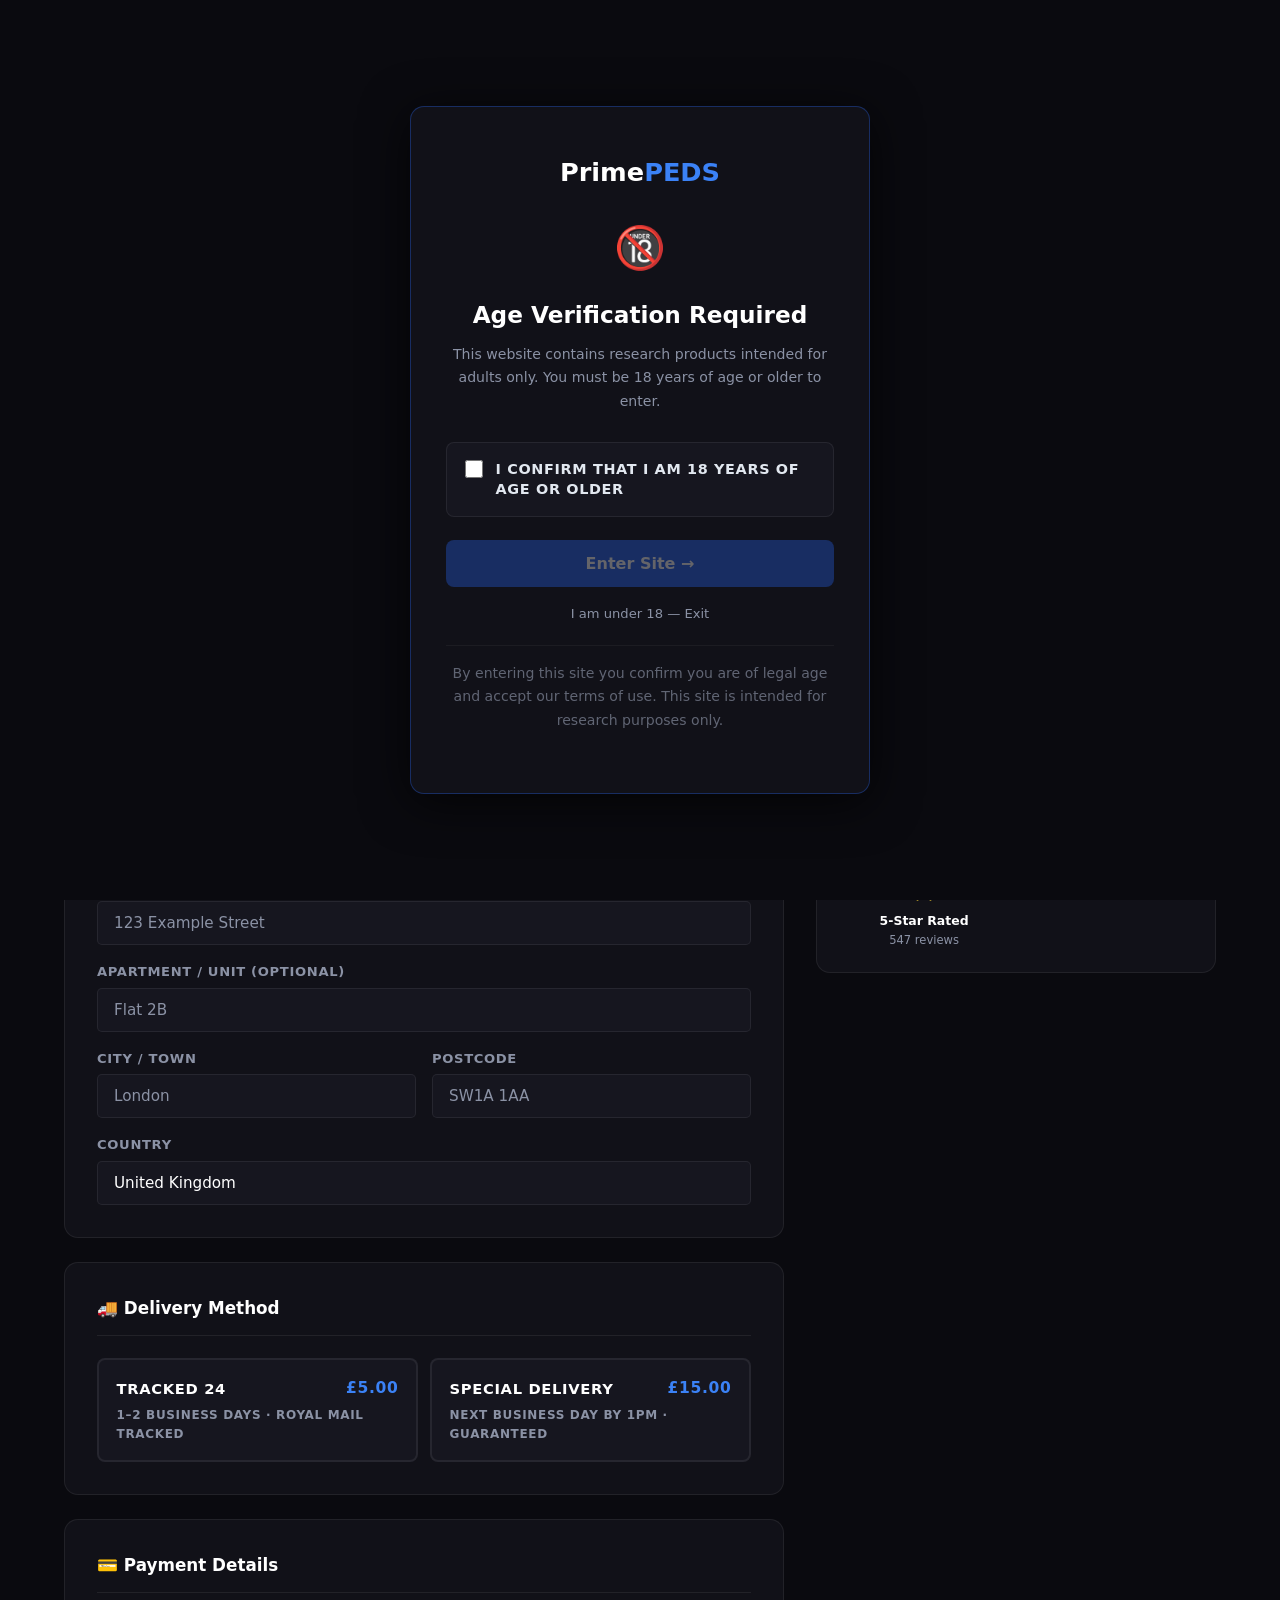
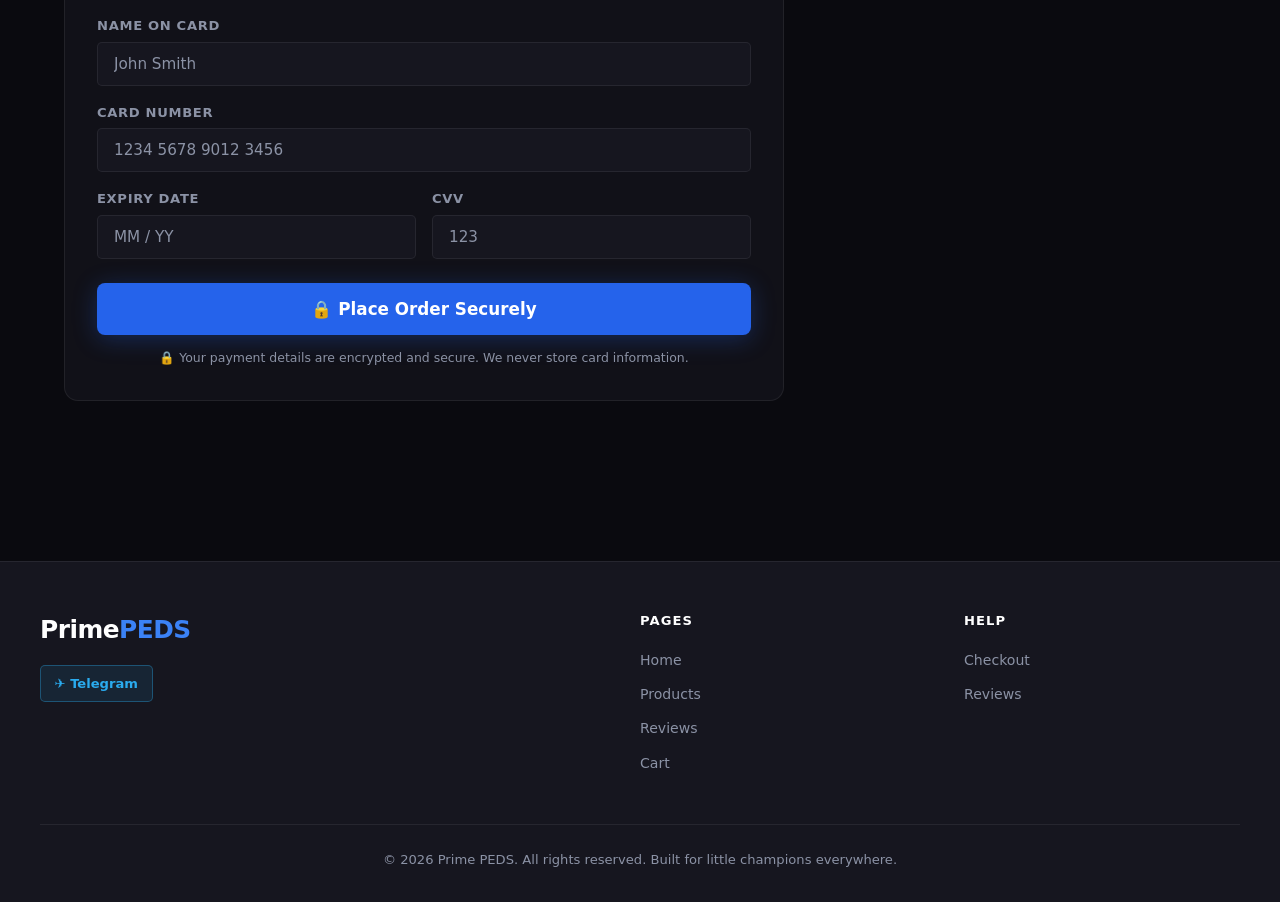
==== commit 52362ba1: "Capitalise PEDS in site name across all pages Co-Authored-By: Claude Sonnet 4.6 <noreply@anthropic.c" ====
--- a/checkout.html
+++ b/checkout.html
@@ -3,8 +3,8 @@
 <head>
   <meta charset="UTF-8" />
   <meta name="viewport" content="width=device-width, initial-scale=1.0" />
-  <title>Checkout — Prime Peds</title>
-  <meta name="description" content="Complete your order at Prime Peds." />
+  <title>Checkout — Prime PEDS</title>
+  <meta name="description" content="Complete your order at Prime PEDS." />
   <link rel="stylesheet" href="styles.css" />
 </head>
 <body>
@@ -35,7 +35,7 @@
   <!-- ── Navigation ── -->
   <header>
     <nav>
-      <a href="index.html" class="logo">Prime<em>Peds</em></a>
+      <a href="index.html" class="logo">Prime<em>PEDS</em></a>
       <ul class="nav-links">
         <li><a href="index.html">Home</a></li>
         <li><a href="products.html">Products</a></li>
@@ -277,7 +277,7 @@
     <div class="footer-inner">
       <div class="footer-grid">
         <div class="footer-brand">
-          <a href="index.html" class="logo">Prime<em>Peds</em></a>
+          <a href="index.html" class="logo">Prime<em>PEDS</em></a>
           <div class="social-links">
             <a href="#" class="social-btn" target="_blank" rel="noopener">✈️ Telegram</a>
           </div>
@@ -300,7 +300,7 @@
         </div>
       </div>
       <div class="footer-bottom">
-        <p>&copy; 2026 Prime Peds. All rights reserved. Built for little champions everywhere.</p>
+        <p>&copy; 2026 Prime PEDS. All rights reserved. Built for little champions everywhere.</p>
       </div>
     </div>
   </footer>
